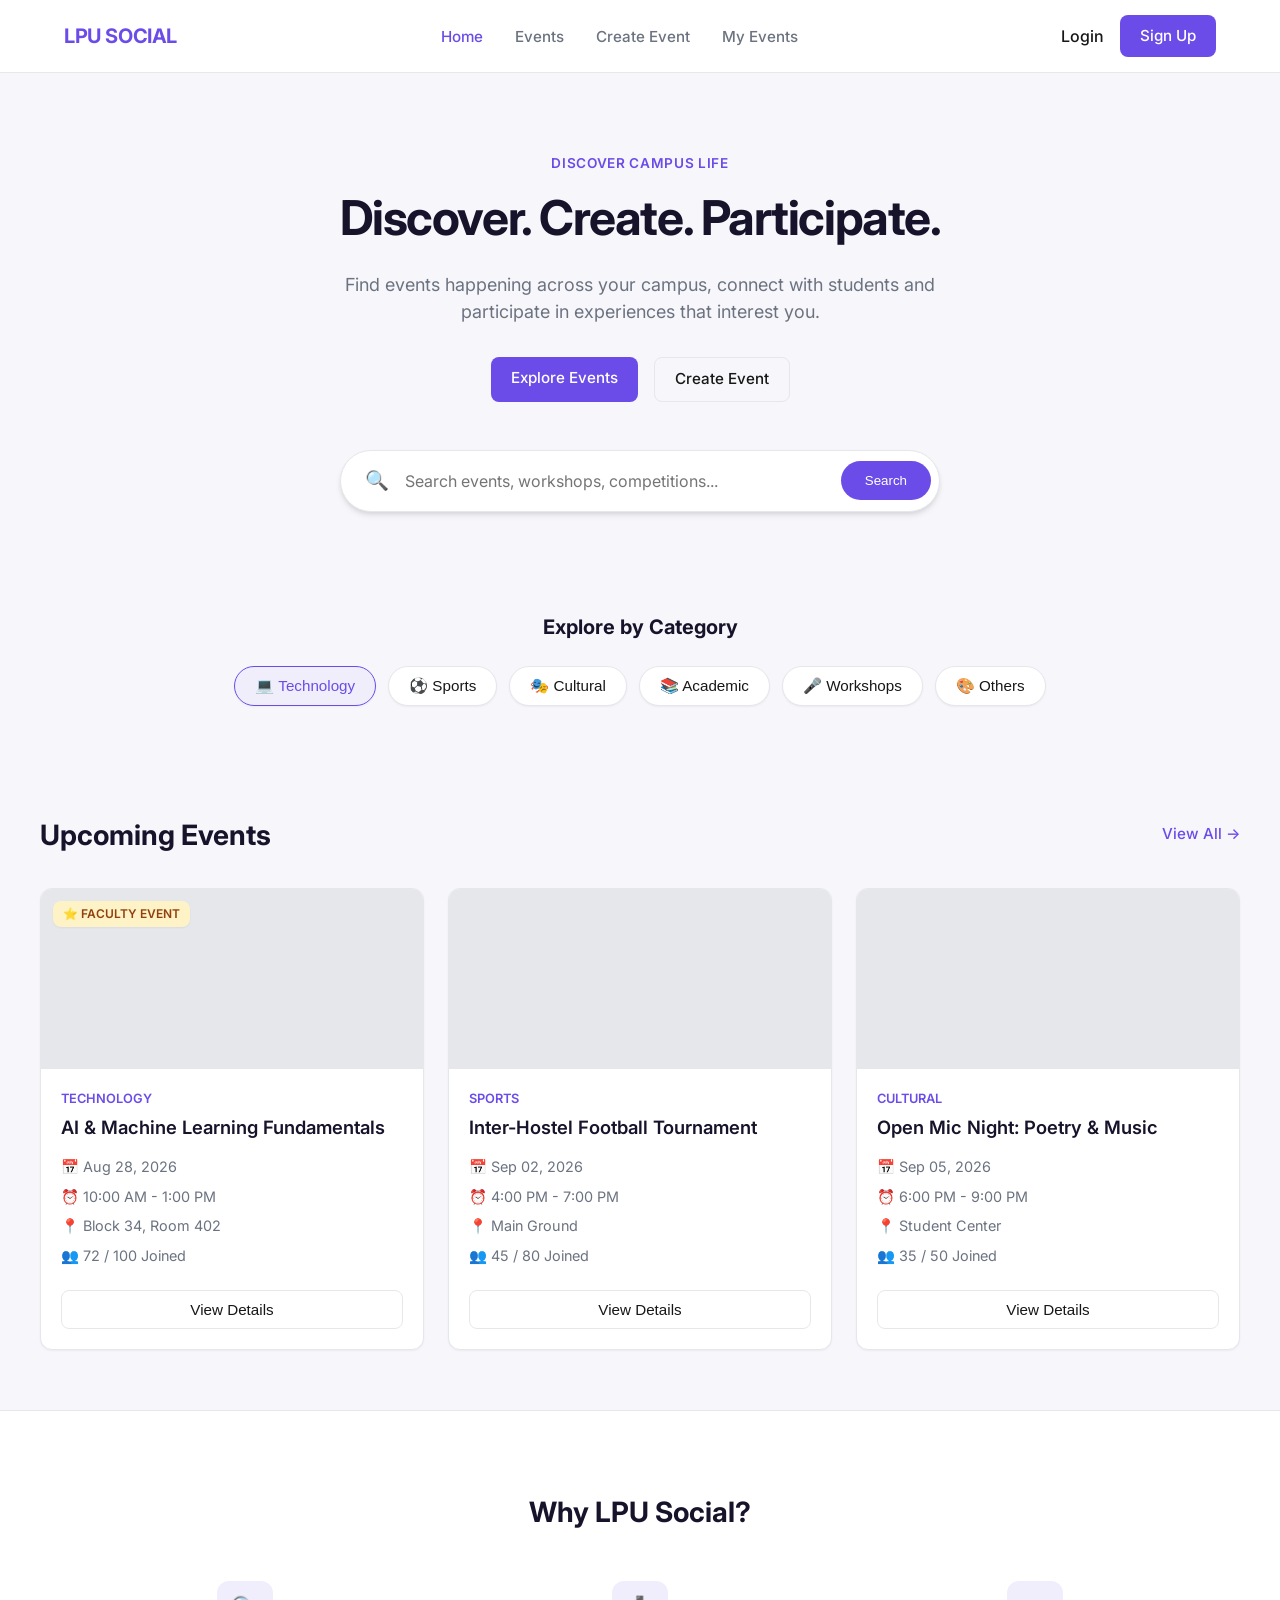
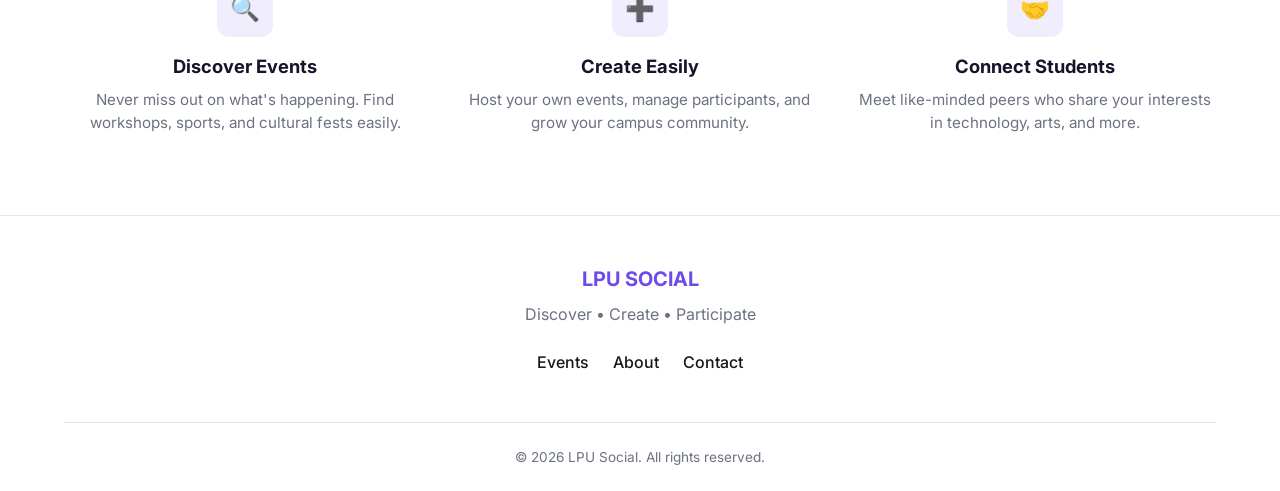
==== frontend/index.html @ d1ed74dd "Add events page" ====
<!DOCTYPE html>
<html lang="en">
<head>
    <meta charset="UTF-8">
    <meta name="viewport" content="width=device-width, initial-scale=1.0">
    <title>LPU Social | Discover Campus Life</title>
    <link href="https://fonts.googleapis.com/css2?family=Inter:wght@400;500;600;700&display=swap" rel="stylesheet">
    <link rel="stylesheet" href="style.css">
</head>
<body>

    <nav class="navbar">
        <div class="container nav-container">
            <a href="#" class="logo">LPU SOCIAL</a>
            
            <ul class="nav-links" id="navLinks">
                <li><a href="#" class="active">Home</a></li>
                <li><a href="events.html">Events</a></li>
                <li><a href="#">Create Event</a></li>
                <li><a href="#">My Events</a></li>
            </ul>

            <div class="nav-auth" id="navAuth">
                <a href="#" class="login-link">Login</a>
                <a href="#" class="btn btn-primary">Sign Up</a>
            </div>

            <button class="menu-toggle" id="mobileMenuBtn">☰</button>
        </div>
    </nav>

    <header class="hero">
        <h4>Discover Campus Life</h4>
        <h1>Discover. Create. Participate.</h1>
        <p>Find events happening across your campus, connect with students and participate in experiences that interest you.</p>
        
        <div class="hero-btns">
            <a href="events.html" class="btn btn-primary">Explore Events</a>
            <a href="#" class="btn btn-outline">Create Event</a>
        </div>

        <div class="search-container">
            <span class="search-icon">🔍</span>
            <input type="text" id="searchInput" class="search-input" placeholder="Search events, workshops, competitions...">
            <button class="search-btn" id="searchBtn">Search</button>
        </div>
    </header>

    <section class="categories-section">
        <div class="container">
            <h3>Explore by Category</h3>
            <div class="category-list" id="categoryList">
                <button class="category-pill active">💻 Technology</button>
                <button class="category-pill">⚽ Sports</button>
                <button class="category-pill">🎭 Cultural</button>
                <button class="category-pill">📚 Academic</button>
                <button class="category-pill">🎤 Workshops</button>
                <button class="category-pill">🎨 Others</button>
            </div>
        </div>
    </section>

    <section id="events" class="events-section container">
        <div class="section-header">
            <h2>Upcoming Events</h2>
            <a href="events.html" class="view-all">View All →</a>
        </div>

        <div class="events-grid">
            
            <div class="event-card">
                <div class="card-image" style="background-image: url('https://images.unsplash.com/photo-1485827404703-89b55fcc595e?ixlib=rb-1.2.1&auto=format&fit=crop&w=800&q=80');">
                    <span class="faculty-tag">⭐ FACULTY EVENT</span>
                </div>
                <div class="card-body">
                    <span class="card-category">Technology</span>
                    <h3 class="card-title">AI & Machine Learning Fundamentals</h3>
                    <div class="card-meta">
                        <div class="meta-item">📅 Aug 28, 2026</div>
                        <div class="meta-item">⏰ 10:00 AM - 1:00 PM</div>
                        <div class="meta-item">📍 Block 34, Room 402</div>
                        <div class="meta-item">👥 72 / 100 Joined</div>
                    </div>
                    <div class="card-footer">
                        <button class="btn btn-outline">View Details</button>
                    </div>
                </div>
            </div>

            <div class="event-card">
                <div class="card-image" style="background-image: url('https://images.unsplash.com/photo-1543351611-58f69d7c1781?ixlib=rb-1.2.1&auto=format&fit=crop&w=800&q=80');"></div>
                <div class="card-body">
                    <span class="card-category">Sports</span>
                    <h3 class="card-title">Inter-Hostel Football Tournament</h3>
                    <div class="card-meta">
                        <div class="meta-item">📅 Sep 02, 2026</div>
                        <div class="meta-item">⏰ 4:00 PM - 7:00 PM</div>
                        <div class="meta-item">📍 Main Ground</div>
                        <div class="meta-item">👥 45 / 80 Joined</div>
                    </div>
                    <div class="card-footer">
                        <button class="btn btn-outline">View Details</button>
                    </div>
                </div>
            </div>

            <div class="event-card">
                <div class="card-image" style="background-image: url('https://images.unsplash.com/photo-1511556532299-8f662fc26c06?ixlib=rb-1.2.1&auto=format&fit=crop&w=800&q=80');"></div>
                <div class="card-body">
                    <span class="card-category">Cultural</span>
                    <h3 class="card-title">Open Mic Night: Poetry & Music</h3>
                    <div class="card-meta">
                        <div class="meta-item">📅 Sep 05, 2026</div>
                        <div class="meta-item">⏰ 6:00 PM - 9:00 PM</div>
                        <div class="meta-item">📍 Student Center</div>
                        <div class="meta-item">👥 35 / 50 Joined</div>
                    </div>
                    <div class="card-footer">
                        <button class="btn btn-outline">View Details</button>
                    </div>
                </div>
            </div>

        </div>
    </section>

    <section class="features-section">
        <div class="container">
            <h2>Why LPU Social?</h2>
            <div class="features-grid">
                <div class="feature">
                    <div class="feature-icon">🔍</div>
                    <h4>Discover Events</h4>
                    <p>Never miss out on what's happening. Find workshops, sports, and cultural fests easily.</p>
                </div>
                <div class="feature">
                    <div class="feature-icon">➕</div>
                    <h4>Create Easily</h4>
                    <p>Host your own events, manage participants, and grow your campus community.</p>
                </div>
                <div class="feature">
                    <div class="feature-icon">🤝</div>
                    <h4>Connect Students</h4>
                    <p>Meet like-minded peers who share your interests in technology, arts, and more.</p>
                </div>
            </div>
        </div>
    </section>

    <footer class="footer">
        <div class="container">
            <div class="footer-logo">LPU SOCIAL</div>
            <p class="footer-tagline">Discover • Create • Participate</p>
            
            <div class="footer-links">
                <a href="events.html">Events</a>
                <a href="#">About</a>
                <a href="#">Contact</a>
            </div>
            
            <div class="copyright">
                © 2026 LPU Social. All rights reserved.
            </div>
        </div>
    </footer>

    <!-- This links your JavaScript file -->
    <script src="script.js"></script>
</body>
</html>
---- frontend/style.css ----
/* --- DESIGN SYSTEM VARIABLES --- */
:root {
    --primary: #6C4CE8;
    --primary-hover: #5839C6;
    --dark: #17132B;
    --bg: #F7F7FB;
    --card: #FFFFFF;
    --text: #171717;
    --muted: #6B7280;
    --border: #E5E7EB;
    --font-main: 'Inter', sans-serif;
    --shadow-sm: 0 1px 2px 0 rgba(0, 0, 0, 0.05);
    --shadow-md: 0 4px 6px -1px rgba(0, 0, 0, 0.1), 0 2px 4px -1px rgba(0, 0, 0, 0.06);
    --shadow-hover: 0 10px 15px -3px rgba(0, 0, 0, 0.1), 0 4px 6px -2px rgba(0, 0, 0, 0.05);
    --radius-md: 8px;
    --radius-lg: 12px;
    --radius-full: 9999px;
}

/* --- GLOBAL RESET --- */
* {
    margin: 0;
    padding: 0;
    box-sizing: border-box;
}
body {
    font-family: var(--font-main);
    background-color: var(--bg);
    color: var(--text);
    line-height: 1.5;
    -webkit-font-smoothing: antialiased;
}
a {
    text-decoration: none;
    color: inherit;
}
ul {
    list-style: none;
}
.container {
    width: 100%;
    max-width: 1200px;
    margin: 0 auto;
    padding: 0 24px;
}

/* --- BUTTONS --- */
.btn {
    display: inline-block;
    padding: 10px 20px;
    border-radius: var(--radius-md);
    font-weight: 500;
    font-size: 0.95rem;
    cursor: pointer;
    transition: all 0.2s ease;
    text-align: center;
    border: none;
}
.btn-primary {
    background-color: var(--primary);
    color: #fff;
}
.btn-primary:hover {
    background-color: var(--primary-hover);
}
.btn-outline {
    background-color: transparent;
    color: var(--text);
    border: 1px solid var(--border);
}
.btn-outline:hover {
    background-color: var(--bg);
    border-color: var(--muted);
}

/* --- NAVBAR --- */
.navbar {
    position: sticky;
    top: 0;
    background-color: rgba(255, 255, 255, 0.9);
    backdrop-filter: blur(8px);
    border-bottom: 1px solid var(--border);
    z-index: 1000;
}
.nav-container {
    display: flex;
    align-items: center;
    justify-content: space-between;
    height: 72px;
}
.logo {
    font-size: 1.25rem;
    font-weight: 700;
    color: var(--primary);
    letter-spacing: -0.02em;
}
.nav-links {
    display: flex;
    gap: 32px;
}
.nav-links a {
    color: var(--muted);
    font-weight: 500;
    font-size: 0.95rem;
    transition: color 0.2s ease;
}
.nav-links a:hover, .nav-links a.active {
    color: var(--primary);
}
.nav-auth {
    display: flex;
    gap: 16px;
    align-items: center;
}
.login-link {
    color: var(--text);
    font-weight: 500;
}
.menu-toggle {
    display: none;
    font-size: 1.5rem;
    background: none;
    border: none;
    color: var(--text);
    cursor: pointer;
}

/* Mobile Menu Active State */
.nav-links.active-mobile, .nav-auth.active-mobile {
    display: flex;
    flex-direction: column;
    position: absolute;
    left: 0;
    right: 0;
    background: white;
    padding: 16px 24px;
    border-bottom: 1px solid var(--border);
    box-shadow: var(--shadow-md);
}
.nav-links.active-mobile {
    top: 72px;
}
.nav-auth.active-mobile {
    top: 230px; 
}

/* --- HERO SECTION --- */
.hero {
    text-align: center;
    padding: 80px 24px 60px;
    max-width: 800px;
    margin: 0 auto;
}
.hero h4 {
    color: var(--primary);
    font-weight: 600;
    text-transform: uppercase;
    letter-spacing: 0.05em;
    font-size: 0.85rem;
    margin-bottom: 16px;
}
.hero h1 {
    font-size: 3rem;
    font-weight: 700;
    color: var(--dark);
    line-height: 1.2;
    margin-bottom: 24px;
    letter-spacing: -0.03em;
}
.hero p {
    font-size: 1.125rem;
    color: var(--muted);
    margin-bottom: 32px;
    max-width: 600px;
    margin-left: auto;
    margin-right: auto;
}
.hero-btns {
    display: flex;
    gap: 16px;
    justify-content: center;
    margin-bottom: 48px;
}
.search-container {
    position: relative;
    max-width: 600px;
    margin: 0 auto;
    box-shadow: var(--shadow-md);
    border-radius: var(--radius-full);
    background: var(--card);
    display: flex;
    align-items: center;
    padding: 8px;
    border: 1px solid var(--border);
}
.search-icon {
    padding-left: 16px;
    color: var(--muted);
    font-size: 1.2rem;
}
.search-input {
    flex: 1;
    border: none;
    padding: 12px 16px;
    font-size: 1rem;
    font-family: inherit;
    background: transparent;
    outline: none;
}
.search-btn {
    background-color: var(--primary);
    color: white;
    border: none;
    padding: 12px 24px;
    border-radius: var(--radius-full);
    cursor: pointer;
    font-weight: 500;
    transition: 0.2s;
}
.search-btn:hover {
    background-color: var(--primary-hover);
}

/* --- CATEGORIES --- */
.categories-section {
    padding: 40px 0;
    text-align: center;
}
.categories-section h3 {
    font-size: 1.25rem;
    margin-bottom: 24px;
    color: var(--dark);
}
.category-list {
    display: flex;
    justify-content: center;
    gap: 12px;
    overflow-x: auto;
    padding-bottom: 8px;
    -ms-overflow-style: none;
    scrollbar-width: none;
}
.category-list::-webkit-scrollbar {
    display: none;
}
.category-pill {
    background-color: var(--card);
    border: 1px solid var(--border);
    padding: 10px 20px;
    border-radius: var(--radius-full);
    font-size: 0.95rem;
    font-weight: 500;
    color: var(--text);
    cursor: pointer;
    white-space: nowrap;
    transition: all 0.2s;
    box-shadow: var(--shadow-sm);
}
.category-pill:hover, .category-pill.active {
    border-color: var(--primary);
    color: var(--primary);
    background-color: rgba(108, 76, 232, 0.05);
}

/* --- UPCOMING EVENTS --- */
.events-section {
    padding: 60px 0;
}
.section-header {
    display: flex;
    justify-content: space-between;
    align-items: center;
    margin-bottom: 32px;
}
.section-header h2 {
    font-size: 1.75rem;
    color: var(--dark);
}
.view-all {
    color: var(--primary);
    font-weight: 500;
    font-size: 0.95rem;
}
.view-all:hover {
    text-decoration: underline;
}

.events-grid {
    display: grid;
    grid-template-columns: repeat(3, 1fr);
    gap: 24px;
}

/* Event Card */
.event-card {
    background: var(--card);
    border: 1px solid var(--border);
    border-radius: var(--radius-lg);
    overflow: hidden;
    transition: transform 0.2s ease, box-shadow 0.2s ease;
    display: flex;
    flex-direction: column;
    box-shadow: var(--shadow-sm);
}
.event-card:hover {
    transform: translateY(-4px);
    box-shadow: var(--shadow-hover);
}
.card-image {
    height: 180px;
    background-color: var(--border);
    position: relative;
    background-size: cover;
    background-position: center;
}
.faculty-tag {
    position: absolute;
    top: 12px;
    left: 12px;
    background-color: #FEF3C7;
    color: #92400E;
    padding: 4px 10px;
    border-radius: var(--radius-md);
    font-size: 0.75rem;
    font-weight: 600;
    display: flex;
    align-items: center;
    gap: 4px;
    box-shadow: var(--shadow-sm);
}
.card-body {
    padding: 20px;
    display: flex;
    flex-direction: column;
    flex-grow: 1;
}
.card-category {
    font-size: 0.8rem;
    color: var(--primary);
    font-weight: 600;
    text-transform: uppercase;
    margin-bottom: 8px;
}
.card-title {
    font-size: 1.15rem;
    font-weight: 600;
    color: var(--dark);
    margin-bottom: 16px;
    line-height: 1.3;
}
.card-meta {
    display: flex;
    flex-direction: column;
    gap: 8px;
    margin-bottom: 24px;
    font-size: 0.9rem;
    color: var(--muted);
}
.meta-item {
    display: flex;
    align-items: center;
    gap: 8px;
}
.card-footer {
    margin-top: auto;
}
.card-footer .btn {
    width: 100%;
}

/* --- WHY LPU SOCIAL --- */
.features-section {
    padding: 80px 0;
    background-color: #fff;
    border-top: 1px solid var(--border);
}
.features-section h2 {
    text-align: center;
    font-size: 1.75rem;
    margin-bottom: 48px;
    color: var(--dark);
}
.features-grid {
    display: grid;
    grid-template-columns: repeat(3, 1fr);
    gap: 32px;
    text-align: center;
}
.feature h4 {
    font-size: 1.15rem;
    color: var(--dark);
    margin: 16px 0 8px;
}
.feature p {
    color: var(--muted);
    font-size: 0.95rem;
}
.feature-icon {
    width: 56px;
    height: 56px;
    background-color: rgba(108, 76, 232, 0.1);
    color: var(--primary);
    border-radius: var(--radius-lg);
    display: flex;
    align-items: center;
    justify-content: center;
    font-size: 1.5rem;
    margin: 0 auto;
}

/* --- FOOTER --- */
.footer {
    background-color: var(--card);
    border-top: 1px solid var(--border);
    padding: 48px 0 24px;
    text-align: center;
}
.footer-logo {
    font-size: 1.25rem;
    font-weight: 700;
    color: var(--primary);
    margin-bottom: 8px;
}
.footer-tagline {
    color: var(--muted);
    margin-bottom: 24px;
}
.footer-links {
    display: flex;
    justify-content: center;
    gap: 24px;
    margin-bottom: 48px;
}
.footer-links a {
    color: var(--text);
    font-weight: 500;
}
.footer-links a:hover {
    color: var(--primary);
}
.copyright {
    color: var(--muted);
    font-size: 0.85rem;
    border-top: 1px solid var(--border);
    padding-top: 24px;
}

/* --- RESPONSIVE DESIGN --- */
@media (max-width: 992px) {
    .events-grid {
        grid-template-columns: repeat(2, 1fr);
    }
    .hero h1 {
        font-size: 2.5rem;
    }
}

@media (max-width: 768px) {
    .nav-links, .nav-auth {
        display: none; 
    }
    .menu-toggle {
        display: block;
    }
    .events-grid {
        grid-template-columns: 1fr;
    }
    .features-grid {
        grid-template-columns: 1fr;
        gap: 40px;
    }
    .hero {
        padding: 60px 16px 40px;
    }
    .hero h1 {
        font-size: 2rem;
    }
    .hero-btns {
        flex-direction: column;
    }
    .category-list {
        justify-content: flex-start;
        padding-left: 24px;
        padding-right: 24px;
    }
    .search-container {
        flex-direction: column;
        border-radius: var(--radius-md);
        padding: 4px;
    }
    .search-btn {
        width: 100%;
        border-radius: var(--radius-md);
    }
    .search-input {
        width: 100%;
    }
}

/* =========================================================
   EVENTS PAGE
   ========================================================= */

/* --- EVENTS PAGE HEADER --- */

.events-page-header {
    text-align: center;
    padding: 70px 24px 50px;
    background-color: var(--bg);
}

.page-label {
    color: var(--primary);
    font-size: 0.85rem;
    font-weight: 600;
    letter-spacing: 0.05em;
    text-transform: uppercase;
    margin-bottom: 12px;
}

.events-page-header h1 {
    font-size: 2.75rem;
    font-weight: 700;
    color: var(--dark);
    line-height: 1.2;
    margin-bottom: 16px;
    letter-spacing: -0.03em;
}

.events-page-header p:last-child {
    max-width: 650px;
    margin: 0 auto;
    color: var(--muted);
    font-size: 1.05rem;
}


/* --- SEARCH & FILTER SECTION --- */

.events-filter-section {
    padding: 10px 0 40px;
}

.events-search {
    max-width: 700px;
    margin: 0 auto 28px;

    display: flex;
    align-items: center;

    background-color: var(--card);
    border: 1px solid var(--border);
    border-radius: var(--radius-full);

    padding: 8px;

    box-shadow: var(--shadow-md);
}

.events-search .search-icon {
    padding-left: 16px;
    color: var(--muted);
    font-size: 1.2rem;
}

.events-search input {
    flex: 1;

    border: none;
    outline: none;

    padding: 12px 16px;

    font-size: 1rem;
    font-family: inherit;

    background: transparent;
    color: var(--text);
}

.events-search input::placeholder {
    color: var(--muted);
}

.events-search .search-btn {
    background-color: var(--primary);
    color: white;

    border: none;

    padding: 12px 24px;

    border-radius: var(--radius-full);

    cursor: pointer;

    font-family: inherit;
    font-weight: 500;

    transition: background-color 0.2s ease;
}

.events-search .search-btn:hover {
    background-color: var(--primary-hover);
}


/* --- EVENT CATEGORY FILTERS --- */

.event-filters {
    display: flex;
    justify-content: center;
    align-items: center;

    gap: 12px;

    overflow-x: auto;

    padding: 4px 24px 10px;

    -ms-overflow-style: none;
    scrollbar-width: none;
}

.event-filters::-webkit-scrollbar {
    display: none;
}

.event-filters .category-pill {
    flex-shrink: 0;
}


/* --- EVENTS PAGE CONTENT --- */

.events-page {
    padding: 40px 0 80px;
}

.events-page-heading {
    display: flex;
    justify-content: space-between;
    align-items: flex-end;

    margin-bottom: 32px;
}

.events-page-heading h2 {
    font-size: 1.75rem;
    color: var(--dark);
    margin-bottom: 6px;
}

.events-page-heading p {
    color: var(--muted);
    font-size: 0.95rem;
}

.event-count {
    color: var(--primary);

    background-color: rgba(108, 76, 232, 0.08);

    padding: 7px 14px;

    border-radius: var(--radius-full);

    font-size: 0.85rem;
    font-weight: 600;

    white-space: nowrap;
}


/* =========================================================
   EVENTS PAGE RESPONSIVE DESIGN
   ========================================================= */

@media (max-width: 768px) {

    .events-page-header {
        padding: 50px 16px 35px;
    }

    .events-page-header h1 {
        font-size: 2.2rem;
    }

    .events-page-header p:last-child {
        font-size: 0.95rem;
    }

    .events-filter-section {
        padding-bottom: 25px;
    }

    .events-search {
        margin-left: 16px;
        margin-right: 16px;

        flex-direction: column;

        border-radius: var(--radius-md);

        padding: 5px;
    }

    .events-search .search-icon {
        display: none;
    }

    .events-search input {
        width: 100%;
        padding: 12px;
    }

    .events-search .search-btn {
        width: 100%;
        border-radius: var(--radius-md);
    }

    .event-filters {
        justify-content: flex-start;
    }

    .events-page-heading {
        align-items: flex-start;
        flex-direction: column;
        gap: 12px;
    }

    .events-page-heading h2 {
        font-size: 1.5rem;
    }

}
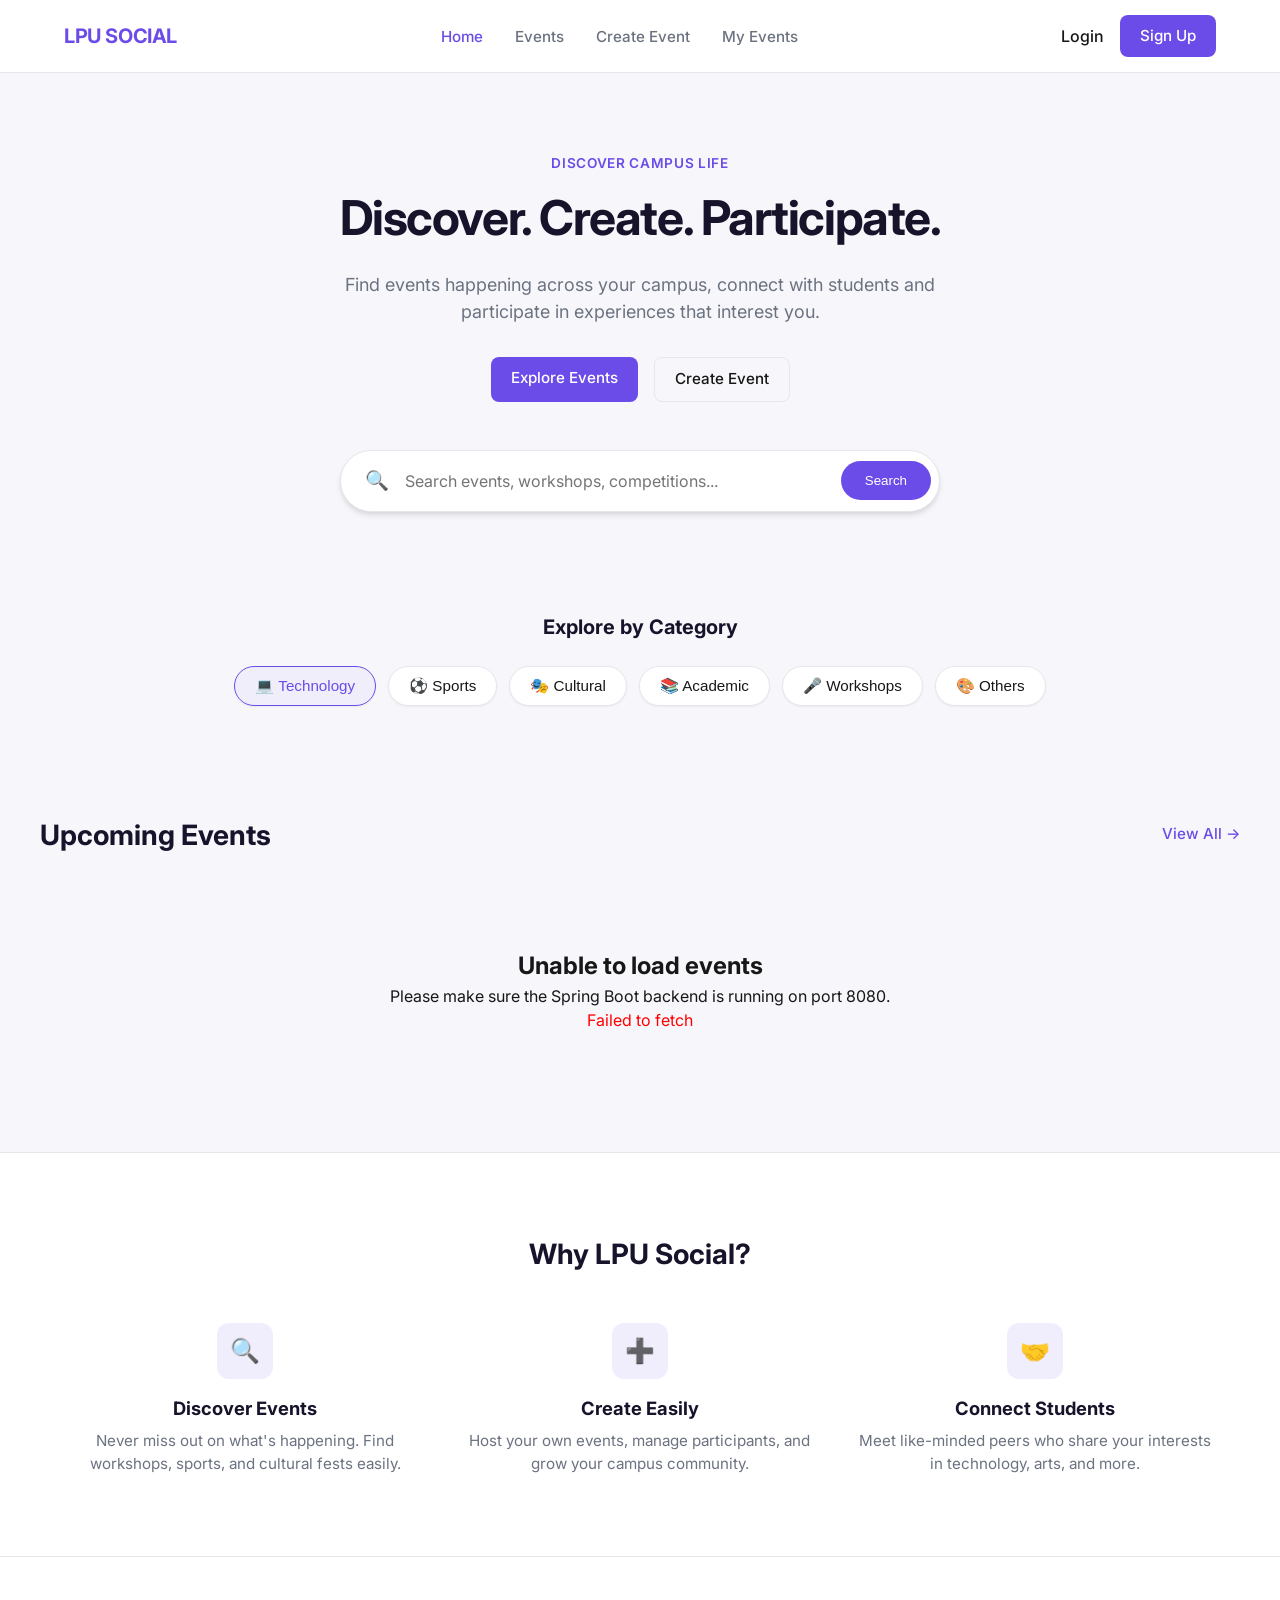
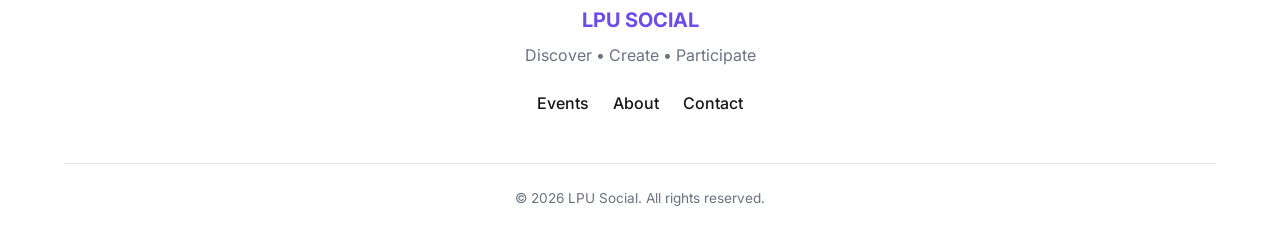
==== commit cc9fd417: "Create event backend built and connected with the front end , also fixed frontend pages as well" ====
--- a/frontend/index.html
+++ b/frontend/index.html
@@ -14,15 +14,15 @@
             <a href="#" class="logo">LPU SOCIAL</a>
             
             <ul class="nav-links" id="navLinks">
-                <li><a href="#" class="active">Home</a></li>
+                <li><a href="index.html" class="active">Home</a></li>
                 <li><a href="events.html">Events</a></li>
-                <li><a href="#">Create Event</a></li>
-                <li><a href="#">My Events</a></li>
+                <li><a href="create-event.html">Create Event</a></li>
+                <li><a href="my-events.html">My Events</a></li>
             </ul>
 
             <div class="nav-auth" id="navAuth">
-                <a href="#" class="login-link">Login</a>
-                <a href="#" class="btn btn-primary">Sign Up</a>
+                <a href="login.html" class="login-link">Login</a>
+                <a href="registration.html" class="btn btn-primary">Sign Up</a>
             </div>
 
             <button class="menu-toggle" id="mobileMenuBtn">☰</button>
@@ -36,7 +36,7 @@
         
         <div class="hero-btns">
             <a href="events.html" class="btn btn-primary">Explore Events</a>
-            <a href="#" class="btn btn-outline">Create Event</a>
+            <a href="create-event.html" class="btn btn-outline">Create Event</a>
         </div>
 
         <div class="search-container">
@@ -165,6 +165,7 @@
     </footer>
 
     <!-- This links your JavaScript file -->
+    <script src="auth.js"></script>
     <script src="script.js"></script>
 </body>
 </html>
--- a/frontend/style.css
+++ b/frontend/style.css
@@ -735,3 +735,205 @@
 
 }
 
+
+
+/* =========================================================
+   EVENT DETAILS PAGE
+   ========================================================= */
+
+.event-details-page {
+    padding: 50px 0 80px;
+}
+
+.back-link {
+    display: inline-block;
+    color: var(--primary);
+    font-weight: 500;
+    margin-bottom: 24px;
+}
+
+.back-link:hover {
+    text-decoration: underline;
+}
+
+.event-details-card {
+    background-color: var(--card);
+    border: 1px solid var(--border);
+    border-radius: var(--radius-lg);
+    overflow: hidden;
+    box-shadow: var(--shadow-md);
+}
+
+.event-details-image {
+    height: 380px;
+    background-size: cover;
+    background-position: center;
+    position: relative;
+}
+
+.event-details-content {
+    padding: 40px;
+}
+
+.event-details-content h1 {
+    font-size: 2.5rem;
+    color: var(--dark);
+    line-height: 1.2;
+    margin: 10px 0 32px;
+}
+
+.event-details-meta {
+    display: grid;
+    grid-template-columns: repeat(4, 1fr);
+    gap: 20px;
+    padding: 24px 0;
+    border-top: 1px solid var(--border);
+    border-bottom: 1px solid var(--border);
+}
+
+.detail-item {
+    display: flex;
+    align-items: flex-start;
+    gap: 12px;
+}
+
+.detail-icon {
+    font-size: 1.3rem;
+}
+
+.detail-item strong {
+    display: block;
+    color: var(--dark);
+    font-size: 0.9rem;
+    margin-bottom: 4px;
+}
+
+.detail-item p {
+    color: var(--muted);
+    font-size: 0.9rem;
+}
+
+.event-description,
+.event-organizer {
+    padding-top: 35px;
+}
+
+.event-description h2,
+.event-organizer h2 {
+    color: var(--dark);
+    font-size: 1.4rem;
+    margin-bottom: 16px;
+}
+
+.event-description p {
+    color: var(--muted);
+    margin-bottom: 12px;
+    max-width: 800px;
+}
+
+.organizer-info {
+    display: flex;
+    align-items: center;
+    gap: 14px;
+}
+
+.organizer-avatar {
+    width: 48px;
+    height: 48px;
+    border-radius: 50%;
+    background-color: rgba(108, 76, 232, 0.1);
+    color: var(--primary);
+    display: flex;
+    align-items: center;
+    justify-content: center;
+    font-weight: 700;
+}
+
+.organizer-info h3 {
+    color: var(--dark);
+    font-size: 1rem;
+    margin-bottom: 2px;
+}
+
+.organizer-info p {
+    color: var(--muted);
+    font-size: 0.9rem;
+}
+
+.event-join-section {
+    margin-top: 40px;
+    padding-top: 24px;
+    border-top: 1px solid var(--border);
+
+    display: flex;
+    justify-content: space-between;
+    align-items: center;
+}
+
+.event-join-section strong {
+    color: var(--dark);
+}
+
+.event-join-section p {
+    color: var(--muted);
+    font-size: 0.9rem;
+    margin-top: 4px;
+}
+
+
+/* --- EVENT DETAILS RESPONSIVE --- */
+
+@media (max-width: 768px) {
+
+    .event-details-page {
+        padding: 30px 0 60px;
+    }
+
+    .event-details-image {
+        height: 250px;
+    }
+
+    .event-details-content {
+        padding: 24px;
+    }
+
+    .event-details-content h1 {
+        font-size: 2rem;
+    }
+
+    .event-details-meta {
+        grid-template-columns: 1fr 1fr;
+    }
+
+    .event-join-section {
+        flex-direction: column;
+        align-items: stretch;
+        gap: 20px;
+    }
+
+    .event-join-section .btn {
+        width: 100%;
+    }
+
+}
+
+@media (max-width: 480px) {
+
+    .event-details-meta {
+        grid-template-columns: 1fr;
+    }
+
+}
+
+
+/* Joined Event Button */
+.join-event-btn.joined {
+    background-color: #22c55e;
+    border-color: #22c55e;
+    color: white;
+}
+
+.join-event-btn.joined:hover {
+    background-color: #16a34a;
+    border-color: #16a34a;
+}
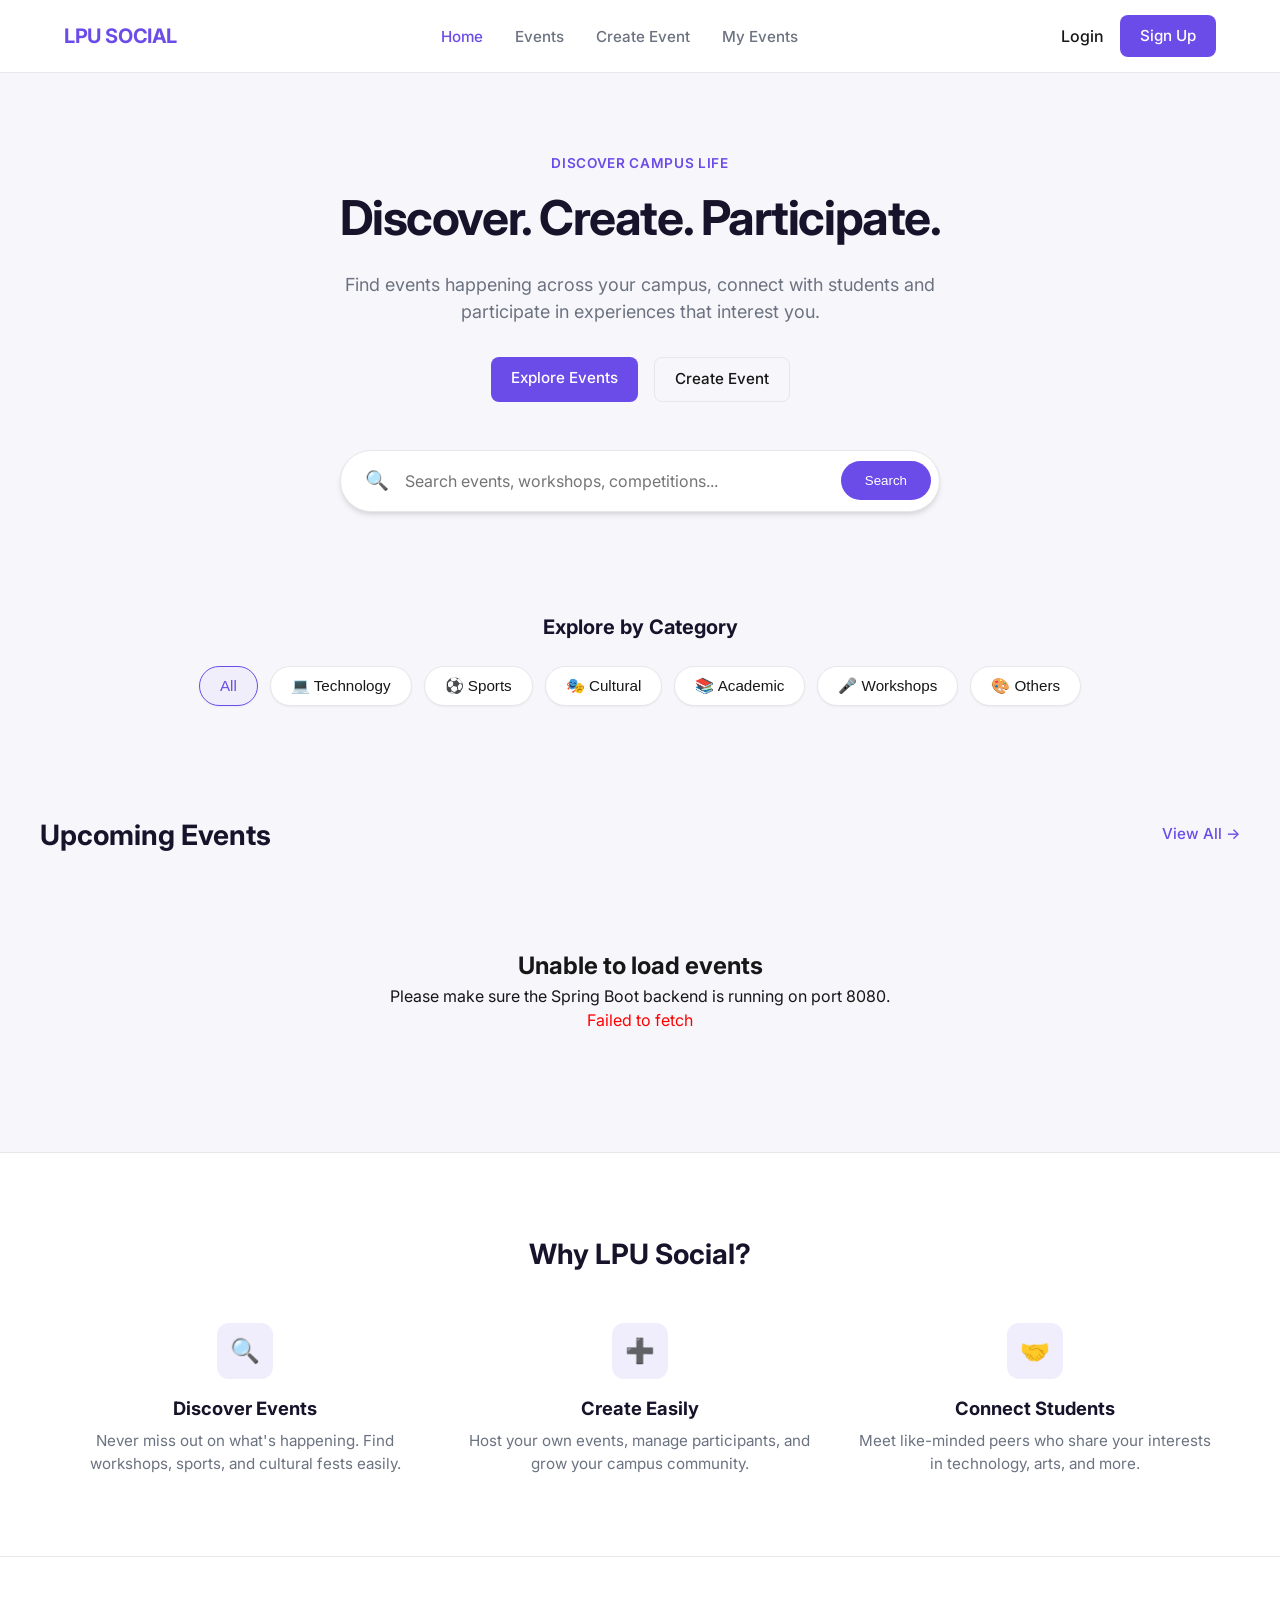
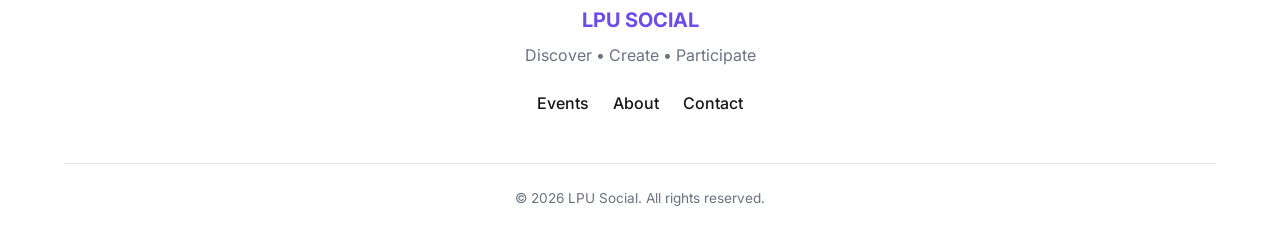
==== commit 099f7b59: "make search and filter category work on home page" ====
--- a/frontend/index.html
+++ b/frontend/index.html
@@ -1,171 +1,481 @@
 <!DOCTYPE html>
 <html lang="en">
+
 <head>
+
     <meta charset="UTF-8">
+
     <meta name="viewport" content="width=device-width, initial-scale=1.0">
+
     <title>LPU Social | Discover Campus Life</title>
-    <link href="https://fonts.googleapis.com/css2?family=Inter:wght@400;500;600;700&display=swap" rel="stylesheet">
+
+    <link
+        href="https://fonts.googleapis.com/css2?family=Inter:wght@400;500;600;700&display=swap"
+        rel="stylesheet"
+    >
+
     <link rel="stylesheet" href="style.css">
+
 </head>
+
+
 <body>
 
+
+    <!-- =====================================================
+         NAVBAR
+    ====================================================== -->
+
     <nav class="navbar">
+
         <div class="container nav-container">
-            <a href="#" class="logo">LPU SOCIAL</a>
-            
+
+            <a href="index.html" class="logo">
+                LPU SOCIAL
+            </a>
+
+
             <ul class="nav-links" id="navLinks">
-                <li><a href="index.html" class="active">Home</a></li>
-                <li><a href="events.html">Events</a></li>
-                <li><a href="create-event.html">Create Event</a></li>
-                <li><a href="my-events.html">My Events</a></li>
+
+                <li>
+                    <a href="index.html" class="active">
+                        Home
+                    </a>
+                </li>
+
+                <li>
+                    <a href="events.html">
+                        Events
+                    </a>
+                </li>
+
+                <li>
+                    <a href="create-event.html">
+                        Create Event
+                    </a>
+                </li>
+
+                <li>
+                    <a href="my-events.html">
+                        My Events
+                    </a>
+                </li>
+
             </ul>
 
+
+            <!-- Authentication area -->
             <div class="nav-auth" id="navAuth">
-                <a href="login.html" class="login-link">Login</a>
-                <a href="registration.html" class="btn btn-primary">Sign Up</a>
-            </div>
-
-            <button class="menu-toggle" id="mobileMenuBtn">☰</button>
-        </div>
+
+                <a
+                    href="login.html"
+                    class="login-link"
+                >
+                    Login
+                </a>
+
+                <a
+                    href="registration.html"
+                    class="btn btn-primary"
+                >
+                    Sign Up
+                </a>
+
+            </div>
+
+
+            <!-- Mobile menu -->
+            <button
+                class="menu-toggle"
+                id="mobileMenuBtn"
+            >
+                ☰
+            </button>
+
+        </div>
+
     </nav>
 
+
+
+    <!-- =====================================================
+         HERO SECTION
+    ====================================================== -->
+
     <header class="hero">
-        <h4>Discover Campus Life</h4>
-        <h1>Discover. Create. Participate.</h1>
-        <p>Find events happening across your campus, connect with students and participate in experiences that interest you.</p>
-        
+
+        <h4>
+            Discover Campus Life
+        </h4>
+
+
+        <h1>
+            Discover. Create. Participate.
+        </h1>
+
+
+        <p>
+            Find events happening across your campus,
+            connect with students and participate in
+            experiences that interest you.
+        </p>
+
+
         <div class="hero-btns">
-            <a href="events.html" class="btn btn-primary">Explore Events</a>
-            <a href="create-event.html" class="btn btn-outline">Create Event</a>
-        </div>
+
+            <a
+                href="events.html"
+                class="btn btn-primary"
+            >
+                Explore Events
+            </a>
+
+
+            <a
+                href="create-event.html"
+                class="btn btn-outline"
+            >
+                Create Event
+            </a>
+
+        </div>
+
+
+
+        <!-- =================================================
+             HOME PAGE SEARCH
+        ================================================== -->
 
         <div class="search-container">
-            <span class="search-icon">🔍</span>
-            <input type="text" id="searchInput" class="search-input" placeholder="Search events, workshops, competitions...">
-            <button class="search-btn" id="searchBtn">Search</button>
-        </div>
+
+            <span class="search-icon">
+                🔍
+            </span>
+
+
+            <input
+                type="text"
+                id="searchInput"
+                class="search-input"
+                placeholder="Search events, workshops, competitions..."
+            >
+
+
+            <button
+                class="search-btn"
+                id="searchBtn"
+            >
+                Search
+            </button>
+
+        </div>
+
     </header>
 
+
+
+    <!-- =====================================================
+         CATEGORY SECTION
+    ====================================================== -->
+
     <section class="categories-section">
+
         <div class="container">
-            <h3>Explore by Category</h3>
-            <div class="category-list" id="categoryList">
-                <button class="category-pill active">💻 Technology</button>
-                <button class="category-pill">⚽ Sports</button>
-                <button class="category-pill">🎭 Cultural</button>
-                <button class="category-pill">📚 Academic</button>
-                <button class="category-pill">🎤 Workshops</button>
-                <button class="category-pill">🎨 Others</button>
-            </div>
-        </div>
+
+            <h3>
+                Explore by Category
+            </h3>
+
+
+            <div
+                class="category-list"
+                id="categoryList"
+            >
+
+
+                <!-- ALL -->
+
+                <button
+                    class="category-pill active"
+                    data-category="all"
+                >
+                    All
+                </button>
+
+
+                <!-- TECHNOLOGY -->
+
+                <button
+                    class="category-pill"
+                    data-category="technology"
+                >
+                    💻 Technology
+                </button>
+
+
+                <!-- SPORTS -->
+
+                <button
+                    class="category-pill"
+                    data-category="sports"
+                >
+                    ⚽ Sports
+                </button>
+
+
+                <!-- CULTURAL -->
+
+                <button
+                    class="category-pill"
+                    data-category="cultural"
+                >
+                    🎭 Cultural
+                </button>
+
+
+                <!-- ACADEMIC -->
+
+                <button
+                    class="category-pill"
+                    data-category="academic"
+                >
+                    📚 Academic
+                </button>
+
+
+                <!-- WORKSHOPS -->
+
+                <button
+                    class="category-pill"
+                    data-category="workshops"
+                >
+                    🎤 Workshops
+                </button>
+
+
+                <!-- OTHERS -->
+
+                <button
+                    class="category-pill"
+                    data-category="others"
+                >
+                    🎨 Others
+                </button>
+
+            </div>
+
+        </div>
+
     </section>
 
-    <section id="events" class="events-section container">
+
+
+    <!-- =====================================================
+         UPCOMING EVENTS
+    ====================================================== -->
+
+    <section
+        id="events"
+        class="events-section container"
+    >
+
+
         <div class="section-header">
-            <h2>Upcoming Events</h2>
-            <a href="events.html" class="view-all">View All →</a>
-        </div>
+
+            <h2>
+                Upcoming Events
+            </h2>
+
+
+            <a
+                href="events.html"
+                class="view-all"
+            >
+                View All →
+            </a>
+
+        </div>
+
+
+
+        <!--
+
+            IMPORTANT:
+
+            Event cards are NOT hardcoded here.
+
+            script.js will fetch events from:
+
+            http://localhost:8080/api/events
+
+            and automatically generate the cards.
+
+        -->
 
         <div class="events-grid">
-            
-            <div class="event-card">
-                <div class="card-image" style="background-image: url('https://images.unsplash.com/photo-1485827404703-89b55fcc595e?ixlib=rb-1.2.1&auto=format&fit=crop&w=800&q=80');">
-                    <span class="faculty-tag">⭐ FACULTY EVENT</span>
+
+            <!-- Events loaded from Spring Boot -->
+
+        </div>
+
+    </section>
+
+
+
+    <!-- =====================================================
+         FEATURES SECTION
+    ====================================================== -->
+
+    <section class="features-section">
+
+        <div class="container">
+
+            <h2>
+                Why LPU Social?
+            </h2>
+
+
+            <div class="features-grid">
+
+
+                <!-- FEATURE 1 -->
+
+                <div class="feature">
+
+                    <div class="feature-icon">
+                        🔍
+                    </div>
+
+
+                    <h4>
+                        Discover Events
+                    </h4>
+
+
+                    <p>
+                        Never miss out on what's happening.
+                        Find workshops, sports, and cultural
+                        fests easily.
+                    </p>
+
                 </div>
-                <div class="card-body">
-                    <span class="card-category">Technology</span>
-                    <h3 class="card-title">AI & Machine Learning Fundamentals</h3>
-                    <div class="card-meta">
-                        <div class="meta-item">📅 Aug 28, 2026</div>
-                        <div class="meta-item">⏰ 10:00 AM - 1:00 PM</div>
-                        <div class="meta-item">📍 Block 34, Room 402</div>
-                        <div class="meta-item">👥 72 / 100 Joined</div>
+
+
+
+                <!-- FEATURE 2 -->
+
+                <div class="feature">
+
+                    <div class="feature-icon">
+                        ➕
                     </div>
-                    <div class="card-footer">
-                        <button class="btn btn-outline">View Details</button>
+
+
+                    <h4>
+                        Create Easily
+                    </h4>
+
+
+                    <p>
+                        Host your own events, manage
+                        participants, and grow your campus
+                        community.
+                    </p>
+
+                </div>
+
+
+
+                <!-- FEATURE 3 -->
+
+                <div class="feature">
+
+                    <div class="feature-icon">
+                        🤝
                     </div>
+
+
+                    <h4>
+                        Connect Students
+                    </h4>
+
+
+                    <p>
+                        Meet like-minded peers who share
+                        your interests in technology, arts,
+                        and more.
+                    </p>
+
                 </div>
-            </div>
-
-            <div class="event-card">
-                <div class="card-image" style="background-image: url('https://images.unsplash.com/photo-1543351611-58f69d7c1781?ixlib=rb-1.2.1&auto=format&fit=crop&w=800&q=80');"></div>
-                <div class="card-body">
-                    <span class="card-category">Sports</span>
-                    <h3 class="card-title">Inter-Hostel Football Tournament</h3>
-                    <div class="card-meta">
-                        <div class="meta-item">📅 Sep 02, 2026</div>
-                        <div class="meta-item">⏰ 4:00 PM - 7:00 PM</div>
-                        <div class="meta-item">📍 Main Ground</div>
-                        <div class="meta-item">👥 45 / 80 Joined</div>
-                    </div>
-                    <div class="card-footer">
-                        <button class="btn btn-outline">View Details</button>
-                    </div>
-                </div>
-            </div>
-
-            <div class="event-card">
-                <div class="card-image" style="background-image: url('https://images.unsplash.com/photo-1511556532299-8f662fc26c06?ixlib=rb-1.2.1&auto=format&fit=crop&w=800&q=80');"></div>
-                <div class="card-body">
-                    <span class="card-category">Cultural</span>
-                    <h3 class="card-title">Open Mic Night: Poetry & Music</h3>
-                    <div class="card-meta">
-                        <div class="meta-item">📅 Sep 05, 2026</div>
-                        <div class="meta-item">⏰ 6:00 PM - 9:00 PM</div>
-                        <div class="meta-item">📍 Student Center</div>
-                        <div class="meta-item">👥 35 / 50 Joined</div>
-                    </div>
-                    <div class="card-footer">
-                        <button class="btn btn-outline">View Details</button>
-                    </div>
-                </div>
-            </div>
-
-        </div>
+
+            </div>
+
+        </div>
+
     </section>
 
-    <section class="features-section">
+
+
+    <!-- =====================================================
+         FOOTER
+    ====================================================== -->
+
+    <footer class="footer">
+
         <div class="container">
-            <h2>Why LPU Social?</h2>
-            <div class="features-grid">
-                <div class="feature">
-                    <div class="feature-icon">🔍</div>
-                    <h4>Discover Events</h4>
-                    <p>Never miss out on what's happening. Find workshops, sports, and cultural fests easily.</p>
-                </div>
-                <div class="feature">
-                    <div class="feature-icon">➕</div>
-                    <h4>Create Easily</h4>
-                    <p>Host your own events, manage participants, and grow your campus community.</p>
-                </div>
-                <div class="feature">
-                    <div class="feature-icon">🤝</div>
-                    <h4>Connect Students</h4>
-                    <p>Meet like-minded peers who share your interests in technology, arts, and more.</p>
-                </div>
-            </div>
-        </div>
-    </section>
-
-    <footer class="footer">
-        <div class="container">
-            <div class="footer-logo">LPU SOCIAL</div>
-            <p class="footer-tagline">Discover • Create • Participate</p>
-            
+
+
+            <div class="footer-logo">
+                LPU SOCIAL
+            </div>
+
+
+            <p class="footer-tagline">
+                Discover • Create • Participate
+            </p>
+
+
             <div class="footer-links">
-                <a href="events.html">Events</a>
-                <a href="#">About</a>
-                <a href="#">Contact</a>
-            </div>
-            
+
+                <a href="events.html">
+                    Events
+                </a>
+
+
+                <a href="#">
+                    About
+                </a>
+
+
+                <a href="#">
+                    Contact
+                </a>
+
+            </div>
+
+
             <div class="copyright">
-                © 2026 LPU Social. All rights reserved.
-            </div>
-        </div>
+
+                © 2026 LPU Social.
+                All rights reserved.
+
+            </div>
+
+        </div>
+
     </footer>
 
-    <!-- This links your JavaScript file -->
+
+
+    <!-- =====================================================
+         JAVASCRIPT
+    ====================================================== -->
+
     <script src="auth.js"></script>
+
     <script src="script.js"></script>
+
+
 </body>
+
 </html>
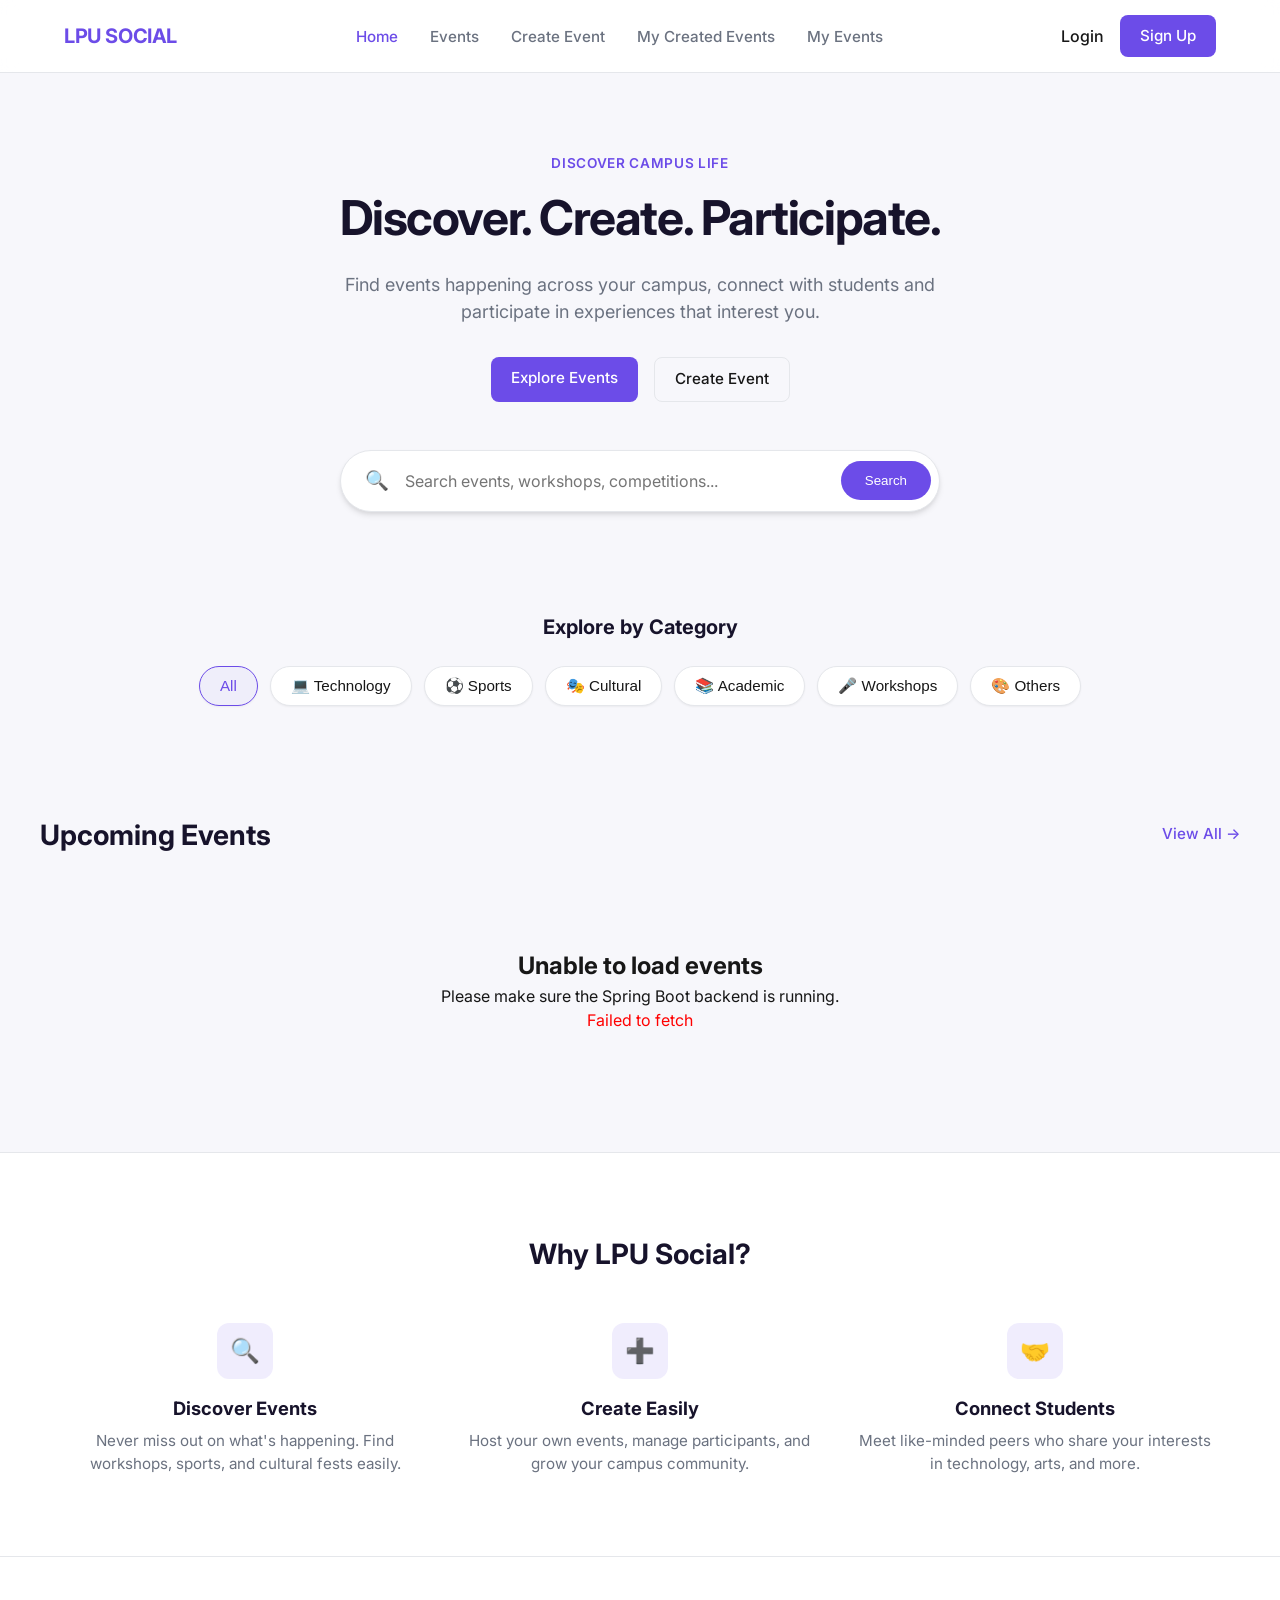
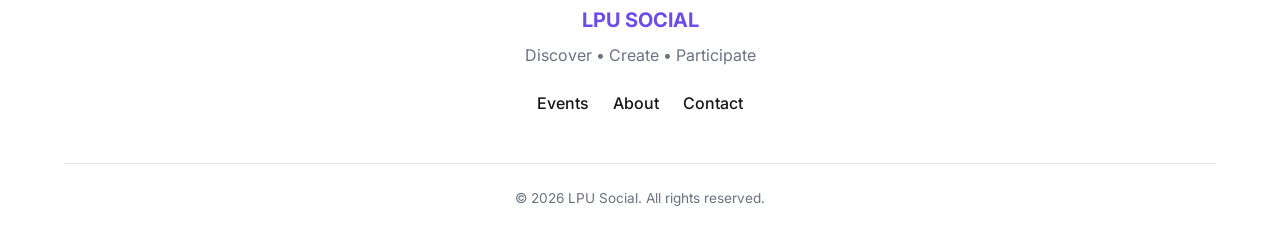
==== commit ff955a88: "Add edit and delete for organizer events" ====
--- a/frontend/index.html
+++ b/frontend/index.html
@@ -56,6 +56,12 @@
                 </li>
 
                 <li>
+                    <a href="organizer-events.html">
+                        My Created Events
+                    </a>
+                </li>   
+
+                <li>
                     <a href="my-events.html">
                         My Events
                     </a>
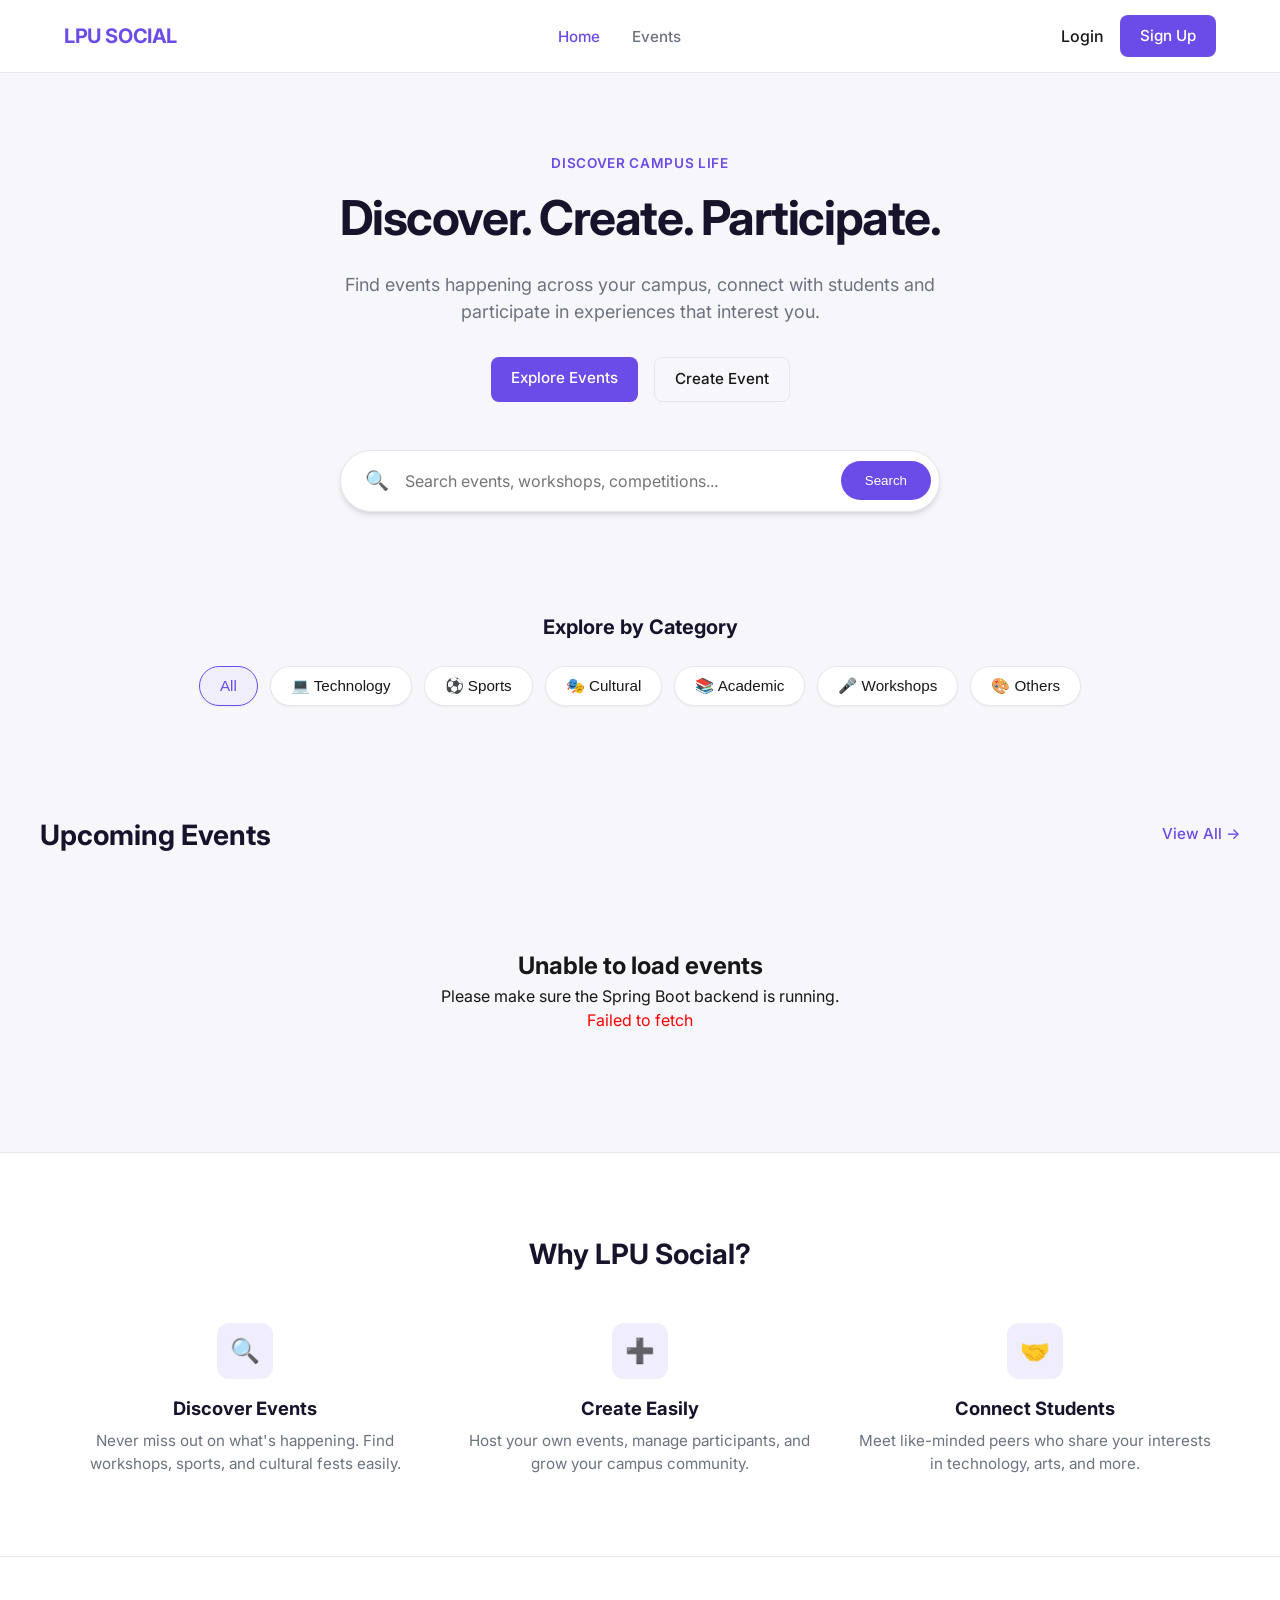
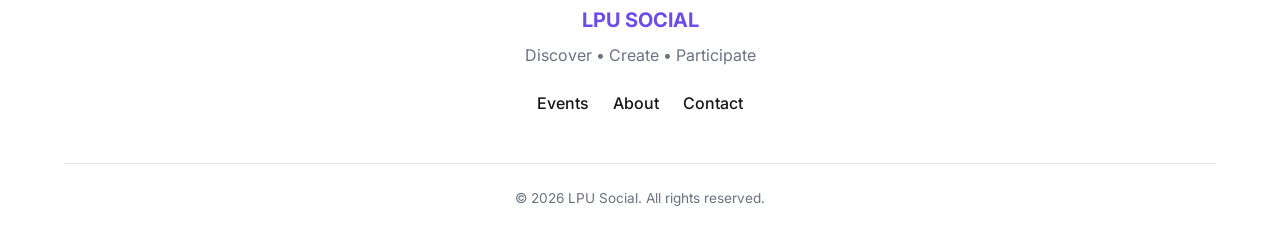
==== commit afc392e4: "Complete authentication and complaint APIs" ====
--- a/frontend/index.html
+++ b/frontend/index.html
@@ -477,8 +477,8 @@
          JAVASCRIPT
     ====================================================== -->
 
+    <script src="toast.js"></script>
     <script src="auth.js"></script>
-
     <script src="script.js"></script>
 
 
--- a/frontend/style.css
+++ b/frontend/style.css
@@ -335,11 +335,17 @@
     flex-grow: 1;
 }
 .card-category {
-    font-size: 0.8rem;
-    color: var(--primary);
-    font-weight: 600;
+    display: inline-block;
+    font-size: 0.75rem;
+    color: var(--primary);
+    background: rgba(108, 76, 232, 0.1);
+    font-weight: 700;
     text-transform: uppercase;
-    margin-bottom: 8px;
+    letter-spacing: 0.05em;
+    padding: 4px 10px;
+    border-radius: var(--radius-full);
+    margin-bottom: 12px;
+    width: fit-content;
 }
 .card-title {
     font-size: 1.15rem;
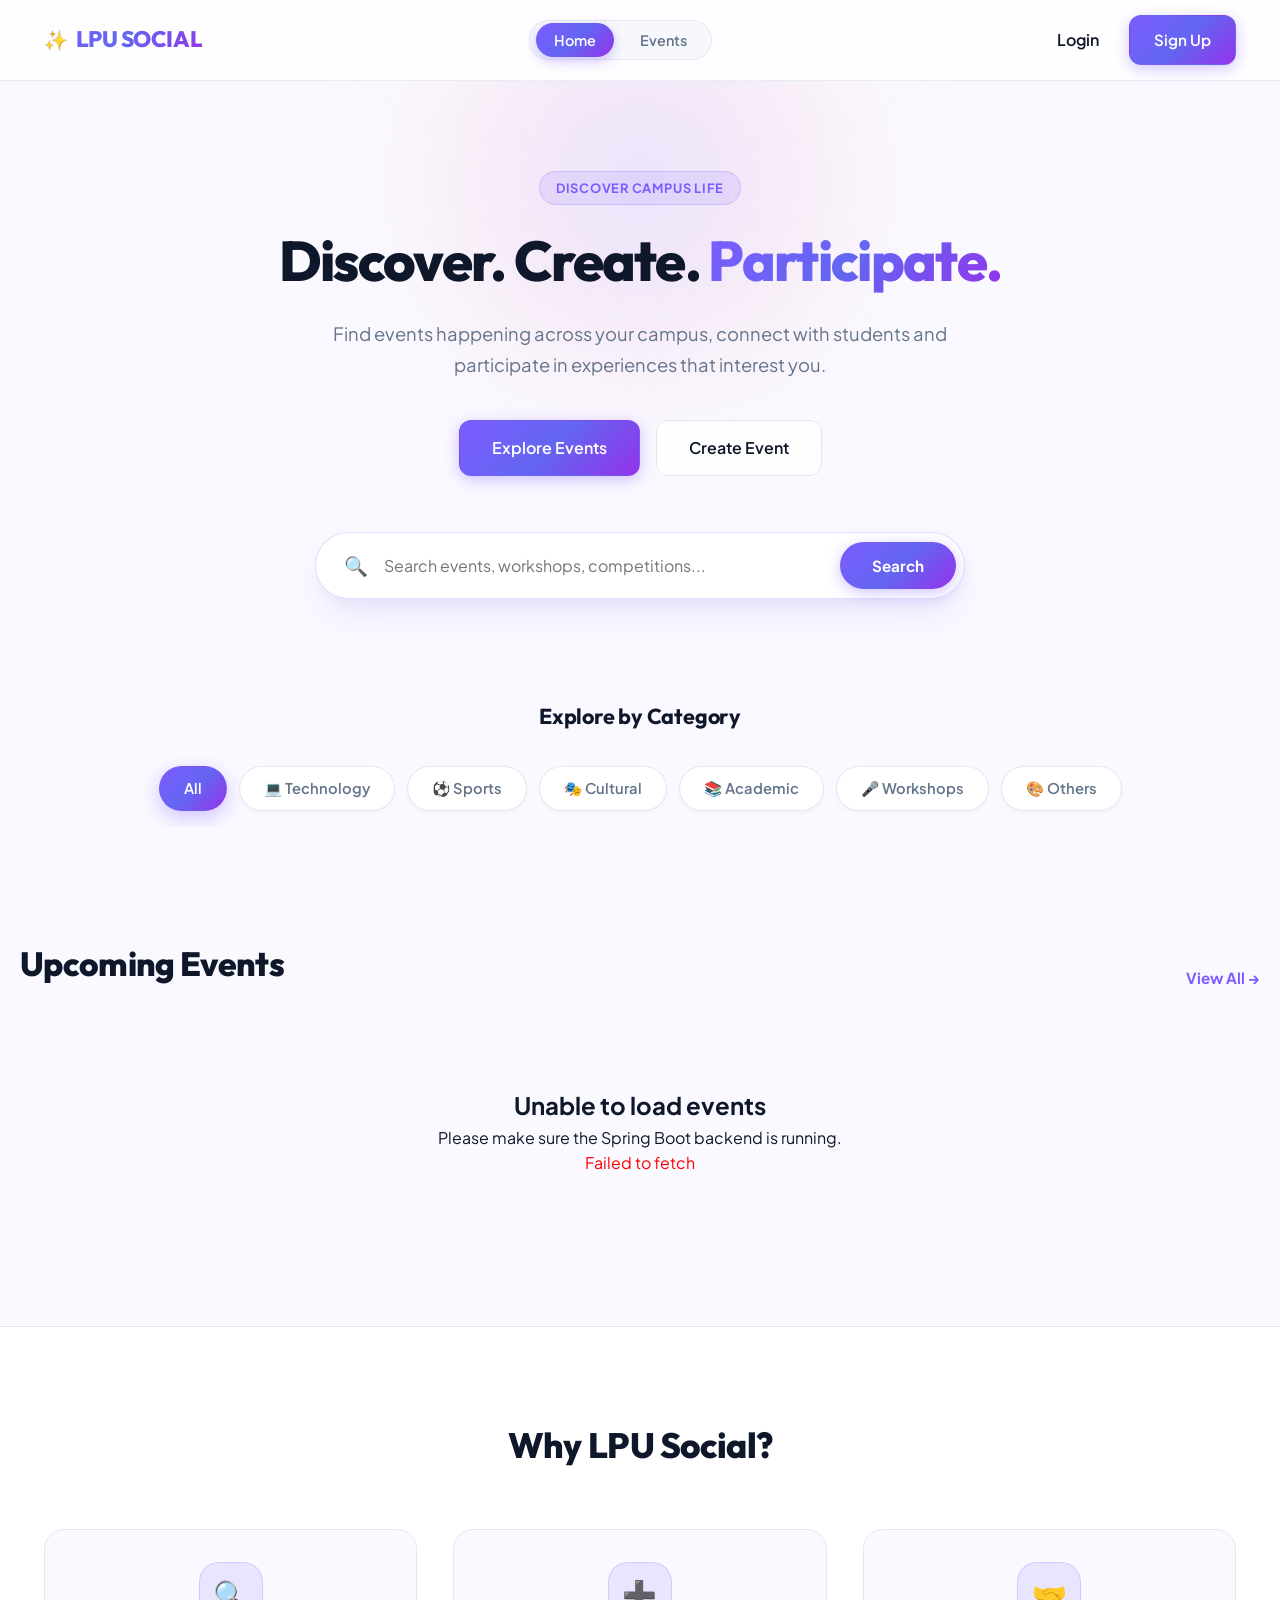
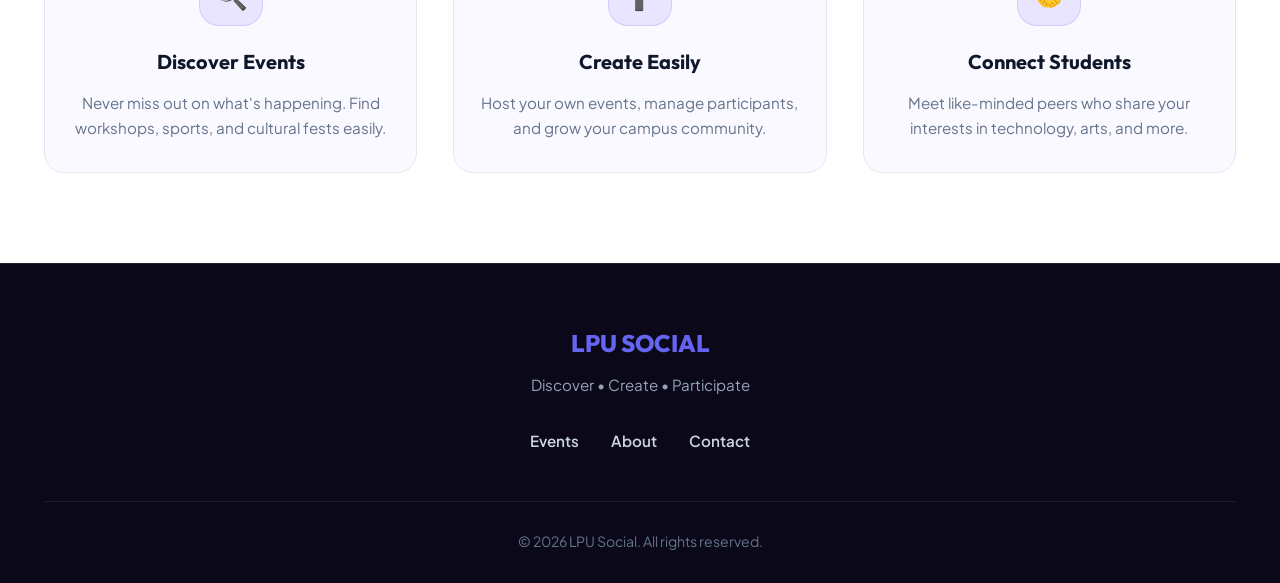
==== commit 1b2fea92: "Update frontend files" ====
--- a/frontend/index.html
+++ b/frontend/index.html
@@ -10,7 +10,7 @@
     <title>LPU Social | Discover Campus Life</title>
 
     <link
-        href="https://fonts.googleapis.com/css2?family=Inter:wght@400;500;600;700&display=swap"
+        href="https://fonts.googleapis.com/css2?family=Outfit:wght@400;500;600;700;800&family=Plus+Jakarta+Sans:wght@400;500;600;700;800&family=Inter:wght@400;500;600;700&display=swap"
         rel="stylesheet"
     >
 
@@ -116,7 +116,7 @@
 
 
         <h1>
-            Discover. Create. Participate.
+            Discover. Create. <span>Participate.</span>
         </h1>
 
 
--- a/frontend/style.css
+++ b/frontend/style.css
@@ -1,121 +1,222 @@
+/* =========================================================
+   LPU SOCIAL - MODERN DESIGN SYSTEM & STYLESHEET
+   ========================================================= */
+
+@import url('https://fonts.googleapis.com/css2?family=Outfit:wght@400;500;600;700;800&family=Plus+Jakarta+Sans:wght@400;500;600;700;800&family=Inter:wght@400;500;600;700&display=swap');
+
 /* --- DESIGN SYSTEM VARIABLES --- */
 :root {
-    --primary: #6C4CE8;
-    --primary-hover: #5839C6;
-    --dark: #17132B;
-    --bg: #F7F7FB;
+    --primary: #7C5CFF;
+    --primary-hover: #6344E7;
+    --primary-light: rgba(124, 92, 255, 0.12);
+    --primary-glow: rgba(124, 92, 255, 0.35);
+    --primary-gradient: linear-gradient(135deg, #7C5CFF 0%, #6366F1 50%, #9333EA 100%);
+    --accent-coral: #FF5E7E;
+    --accent-cyan: #06B6D4;
+    --accent-emerald: #10B981;
+    --accent-amber: #F59E0B;
+    
+    --dark-bg: #0B0819;
+    --bg: #FAF9FF;
     --card: #FFFFFF;
-    --text: #171717;
-    --muted: #6B7280;
-    --border: #E5E7EB;
-    --font-main: 'Inter', sans-serif;
-    --shadow-sm: 0 1px 2px 0 rgba(0, 0, 0, 0.05);
-    --shadow-md: 0 4px 6px -1px rgba(0, 0, 0, 0.1), 0 2px 4px -1px rgba(0, 0, 0, 0.06);
-    --shadow-hover: 0 10px 15px -3px rgba(0, 0, 0, 0.1), 0 4px 6px -2px rgba(0, 0, 0, 0.05);
-    --radius-md: 8px;
-    --radius-lg: 12px;
+    --card-hover-border: rgba(124, 92, 255, 0.4);
+    
+    --text: #0F172A;
+    --muted: #64748B;
+    --border: #E2E8F0;
+    
+    --font-heading: 'Outfit', 'Plus Jakarta Sans', sans-serif;
+    --font-main: 'Plus Jakarta Sans', 'Inter', sans-serif;
+    
+    --shadow-sm: 0 2px 4px 0 rgba(0, 0, 0, 0.03);
+    --shadow-md: 0 10px 25px -5px rgba(124, 92, 255, 0.08), 0 4px 6px -2px rgba(0, 0, 0, 0.03);
+    --shadow-lg: 0 20px 40px -10px rgba(124, 92, 255, 0.15), 0 8px 16px -4px rgba(0, 0, 0, 0.04);
+    --shadow-hover: 0 25px 50px -12px rgba(124, 92, 255, 0.25), 0 12px 24px -8px rgba(0, 0, 0, 0.06);
+    
+    --radius-sm: 8px;
+    --radius-md: 12px;
+    --radius-lg: 20px;
+    --radius-xl: 28px;
     --radius-full: 9999px;
-}
-
-/* --- GLOBAL RESET --- */
+    
+    --transition: all 0.3s cubic-bezier(0.16, 1, 0.3, 1);
+}
+
+/* --- GLOBAL RESET & BASE STYLES --- */
 * {
     margin: 0;
     padding: 0;
     box-sizing: border-box;
 }
+
+html {
+    scroll-behavior: smooth;
+}
+
 body {
     font-family: var(--font-main);
     background-color: var(--bg);
     color: var(--text);
-    line-height: 1.5;
+    line-height: 1.6;
     -webkit-font-smoothing: antialiased;
-}
+    -moz-osx-font-smoothing: grayscale;
+    overflow-x: hidden;
+}
+
 a {
     text-decoration: none;
     color: inherit;
-}
+    transition: var(--transition);
+}
+
 ul {
     list-style: none;
 }
+
 .container {
     width: 100%;
-    max-width: 1200px;
+    max-width: 1240px;
     margin: 0 auto;
     padding: 0 24px;
 }
 
-/* --- BUTTONS --- */
+/* --- BUTTON SYSTEM --- */
 .btn {
-    display: inline-block;
-    padding: 10px 20px;
+    display: inline-flex;
+    align-items: center;
+    justify-content: center;
+    gap: 8px;
+    padding: 12px 24px;
     border-radius: var(--radius-md);
-    font-weight: 500;
+    font-family: var(--font-main);
+    font-weight: 600;
     font-size: 0.95rem;
     cursor: pointer;
-    transition: all 0.2s ease;
+    transition: var(--transition);
     text-align: center;
-    border: none;
-}
+    border: 1px solid transparent;
+    outline: none;
+    position: relative;
+    overflow: hidden;
+}
+
 .btn-primary {
-    background-color: var(--primary);
-    color: #fff;
-}
+    background: var(--primary-gradient);
+    color: #FFFFFF;
+    box-shadow: 0 4px 15px var(--primary-glow);
+}
+
 .btn-primary:hover {
-    background-color: var(--primary-hover);
-}
+    transform: translateY(-2px);
+    box-shadow: 0 8px 25px var(--primary-glow);
+    filter: brightness(1.05);
+}
+
+.btn-primary:active {
+    transform: translateY(0);
+}
+
 .btn-outline {
-    background-color: transparent;
+    background-color: rgba(255, 255, 255, 0.8);
     color: var(--text);
     border: 1px solid var(--border);
-}
+    backdrop-filter: blur(8px);
+}
+
 .btn-outline:hover {
-    background-color: var(--bg);
-    border-color: var(--muted);
+    background-color: #FFFFFF;
+    border-color: var(--primary);
+    color: var(--primary);
+    transform: translateY(-2px);
+    box-shadow: 0 4px 15px rgba(124, 92, 255, 0.12);
 }
 
 /* --- NAVBAR --- */
 .navbar {
     position: sticky;
     top: 0;
-    background-color: rgba(255, 255, 255, 0.9);
-    backdrop-filter: blur(8px);
-    border-bottom: 1px solid var(--border);
+    background: rgba(255, 255, 255, 0.85);
+    backdrop-filter: blur(16px);
+    -webkit-backdrop-filter: blur(16px);
+    border-bottom: 1px solid rgba(226, 232, 240, 0.8);
     z-index: 1000;
-}
+    transition: var(--transition);
+}
+
 .nav-container {
     display: flex;
     align-items: center;
     justify-content: space-between;
-    height: 72px;
-}
+    height: 80px;
+}
+
 .logo {
-    font-size: 1.25rem;
-    font-weight: 700;
+    font-family: var(--font-heading);
+    font-size: 1.4rem;
+    font-weight: 800;
+    letter-spacing: -0.02em;
+    background: var(--primary-gradient);
+    -webkit-background-clip: text;
+    -webkit-text-fill-color: transparent;
+    display: flex;
+    align-items: center;
+    gap: 8px;
+}
+
+.logo::before {
+    content: "✨";
+    font-size: 1.2rem;
+    -webkit-text-fill-color: initial;
+}
+
+.nav-links {
+    display: flex;
+    gap: 8px;
+    background: rgba(241, 245, 249, 0.6);
+    padding: 6px;
+    border-radius: var(--radius-full);
+    border: 1px solid rgba(226, 232, 240, 0.8);
+}
+
+.nav-links a {
+    color: var(--muted);
+    font-weight: 600;
+    font-size: 0.9rem;
+    padding: 8px 18px;
+    border-radius: var(--radius-full);
+    transition: var(--transition);
+}
+
+.nav-links a:hover {
     color: var(--primary);
-    letter-spacing: -0.02em;
-}
-.nav-links {
-    display: flex;
-    gap: 32px;
-}
-.nav-links a {
-    color: var(--muted);
-    font-weight: 500;
-    font-size: 0.95rem;
-    transition: color 0.2s ease;
-}
-.nav-links a:hover, .nav-links a.active {
+    background: rgba(124, 92, 255, 0.08);
+}
+
+.nav-links a.active {
+    color: #FFFFFF;
+    background: var(--primary-gradient);
+    box-shadow: 0 4px 12px var(--primary-glow);
+}
+
+.nav-auth {
+    display: flex;
+    gap: 12px;
+    align-items: center;
+}
+
+.login-link {
+    color: var(--text);
+    font-weight: 600;
+    padding: 10px 18px;
+    border-radius: var(--radius-md);
+    transition: var(--transition);
+}
+
+.login-link:hover {
     color: var(--primary);
-}
-.nav-auth {
-    display: flex;
-    gap: 16px;
-    align-items: center;
-}
-.login-link {
-    color: var(--text);
-    font-weight: 500;
-}
+    background: var(--primary-light);
+}
+
 .menu-toggle {
     display: none;
     font-size: 1.5rem;
@@ -123,347 +224,847 @@
     border: none;
     color: var(--text);
     cursor: pointer;
-}
-
-/* Mobile Menu Active State */
+    padding: 8px;
+}
+
+/* Mobile Navigation Active State */
 .nav-links.active-mobile, .nav-auth.active-mobile {
     display: flex;
     flex-direction: column;
     position: absolute;
-    left: 0;
-    right: 0;
-    background: white;
-    padding: 16px 24px;
-    border-bottom: 1px solid var(--border);
-    box-shadow: var(--shadow-md);
-}
+    left: 24px;
+    right: 24px;
+    background: rgba(255, 255, 255, 0.98);
+    backdrop-filter: blur(20px);
+    padding: 20px;
+    border-radius: var(--radius-lg);
+    border: 1px solid var(--border);
+    box-shadow: var(--shadow-lg);
+    gap: 10px;
+}
+
 .nav-links.active-mobile {
-    top: 72px;
-}
+    top: 88px;
+}
+
 .nav-auth.active-mobile {
-    top: 230px; 
+    top: 310px;
 }
 
 /* --- HERO SECTION --- */
 .hero {
+    position: relative;
     text-align: center;
-    padding: 80px 24px 60px;
-    max-width: 800px;
+    padding: 90px 24px 70px;
+    max-width: 900px;
     margin: 0 auto;
 }
+
+.hero::before {
+    content: "";
+    position: absolute;
+    top: -100px;
+    left: 50%;
+    transform: translateX(-50%);
+    width: 600px;
+    height: 400px;
+    background: radial-gradient(circle, rgba(124, 92, 255, 0.15) 0%, rgba(255, 94, 126, 0.08) 50%, transparent 70%);
+    filter: blur(60px);
+    z-index: -1;
+    pointer-events: none;
+    animation: pulseGlow 6s ease-in-out infinite alternate;
+}
+
+@keyframes pulseGlow {
+    0% { transform: translateX(-50%) scale(0.9); opacity: 0.6; }
+    100% { transform: translateX(-50%) scale(1.1); opacity: 1; }
+}
+
 .hero h4 {
+    display: inline-flex;
+    align-items: center;
+    gap: 8px;
     color: var(--primary);
-    font-weight: 600;
+    background: var(--primary-light);
+    border: 1px solid rgba(124, 92, 255, 0.2);
+    font-weight: 700;
     text-transform: uppercase;
-    letter-spacing: 0.05em;
-    font-size: 0.85rem;
-    margin-bottom: 16px;
-}
+    letter-spacing: 0.06em;
+    font-size: 0.8rem;
+    padding: 6px 16px;
+    border-radius: var(--radius-full);
+    margin-bottom: 24px;
+}
+
 .hero h1 {
-    font-size: 3rem;
-    font-weight: 700;
-    color: var(--dark);
-    line-height: 1.2;
+    font-family: var(--font-heading);
+    font-size: 3.5rem;
+    font-weight: 800;
+    color: #0F172A;
+    line-height: 1.15;
     margin-bottom: 24px;
     letter-spacing: -0.03em;
 }
+
+.hero h1 span {
+    background: var(--primary-gradient);
+    -webkit-background-clip: text;
+    -webkit-text-fill-color: transparent;
+}
+
 .hero p {
-    font-size: 1.125rem;
-    color: var(--muted);
-    margin-bottom: 32px;
-    max-width: 600px;
+    font-size: 1.15rem;
+    color: var(--muted);
+    margin-bottom: 40px;
+    max-width: 640px;
     margin-left: auto;
     margin-right: auto;
-}
+    line-height: 1.7;
+}
+
 .hero-btns {
     display: flex;
     gap: 16px;
     justify-content: center;
-    margin-bottom: 48px;
-}
+    margin-bottom: 56px;
+}
+
+.hero-btns .btn {
+    padding: 14px 32px;
+    font-size: 1rem;
+}
+
 .search-container {
     position: relative;
-    max-width: 600px;
+    max-width: 650px;
     margin: 0 auto;
-    box-shadow: var(--shadow-md);
+    box-shadow: var(--shadow-lg);
     border-radius: var(--radius-full);
-    background: var(--card);
+    background: #FFFFFF;
     display: flex;
     align-items: center;
     padding: 8px;
-    border: 1px solid var(--border);
-}
+    border: 1px solid rgba(124, 92, 255, 0.2);
+    transition: var(--transition);
+}
+
+.search-container:focus-within {
+    border-color: var(--primary);
+    box-shadow: 0 0 0 4px var(--primary-light), var(--shadow-lg);
+}
+
 .search-icon {
-    padding-left: 16px;
+    padding-left: 20px;
     color: var(--muted);
     font-size: 1.2rem;
 }
+
 .search-input {
     flex: 1;
     border: none;
-    padding: 12px 16px;
+    padding: 14px 16px;
     font-size: 1rem;
-    font-family: inherit;
+    font-family: var(--font-main);
     background: transparent;
     outline: none;
-}
+    color: var(--text);
+}
+
 .search-btn {
-    background-color: var(--primary);
-    color: white;
+    background: var(--primary-gradient);
+    color: #FFFFFF;
     border: none;
-    padding: 12px 24px;
+    padding: 14px 32px;
     border-radius: var(--radius-full);
     cursor: pointer;
-    font-weight: 500;
-    transition: 0.2s;
-}
+    font-family: var(--font-main);
+    font-weight: 700;
+    font-size: 0.95rem;
+    transition: var(--transition);
+    box-shadow: 0 4px 15px var(--primary-glow);
+}
+
 .search-btn:hover {
-    background-color: var(--primary-hover);
-}
-
-/* --- CATEGORIES --- */
+    transform: scale(1.02);
+    box-shadow: 0 6px 20px var(--primary-glow);
+}
+
+/* --- CATEGORIES SECTION --- */
 .categories-section {
-    padding: 40px 0;
+    padding: 30px 0 50px;
     text-align: center;
 }
+
 .categories-section h3 {
-    font-size: 1.25rem;
+    font-family: var(--font-heading);
+    font-size: 1.35rem;
+    font-weight: 700;
     margin-bottom: 24px;
-    color: var(--dark);
-}
+    color: var(--text);
+    letter-spacing: -0.01em;
+}
+
 .category-list {
     display: flex;
     justify-content: center;
     gap: 12px;
     overflow-x: auto;
-    padding-bottom: 8px;
+    padding: 8px 16px 16px;
     -ms-overflow-style: none;
     scrollbar-width: none;
 }
+
 .category-list::-webkit-scrollbar {
     display: none;
 }
+
 .category-pill {
-    background-color: var(--card);
+    background-color: #FFFFFF;
     border: 1px solid var(--border);
-    padding: 10px 20px;
+    padding: 12px 24px;
     border-radius: var(--radius-full);
-    font-size: 0.95rem;
-    font-weight: 500;
-    color: var(--text);
+    font-family: var(--font-main);
+    font-size: 0.92rem;
+    font-weight: 600;
+    color: var(--muted);
     cursor: pointer;
     white-space: nowrap;
-    transition: all 0.2s;
+    transition: var(--transition);
     box-shadow: var(--shadow-sm);
 }
-.category-pill:hover, .category-pill.active {
+
+.category-pill:hover {
     border-color: var(--primary);
     color: var(--primary);
-    background-color: rgba(108, 76, 232, 0.05);
-}
-
-/* --- UPCOMING EVENTS --- */
+    background-color: var(--primary-light);
+    transform: translateY(-2px);
+}
+
+.category-pill.active {
+    border-color: transparent;
+    color: #FFFFFF;
+    background: var(--primary-gradient);
+    box-shadow: 0 6px 20px var(--primary-glow);
+}
+
+/* --- EVENTS SECTION & CARDS --- */
 .events-section {
-    padding: 60px 0;
-}
+    padding: 60px 0 90px;
+}
+
 .section-header {
     display: flex;
     justify-content: space-between;
-    align-items: center;
-    margin-bottom: 32px;
-}
+    align-items: flex-end;
+    margin-bottom: 36px;
+}
+
 .section-header h2 {
-    font-size: 1.75rem;
-    color: var(--dark);
-}
+    font-family: var(--font-heading);
+    font-size: 2.1rem;
+    font-weight: 800;
+    color: var(--text);
+    letter-spacing: -0.02em;
+}
+
 .view-all {
     color: var(--primary);
-    font-weight: 500;
+    font-weight: 700;
     font-size: 0.95rem;
-}
+    display: inline-flex;
+    align-items: center;
+    gap: 6px;
+}
+
 .view-all:hover {
-    text-decoration: underline;
+    gap: 10px;
+    color: var(--primary-hover);
 }
 
 .events-grid {
     display: grid;
     grid-template-columns: repeat(3, 1fr);
-    gap: 24px;
-}
-
-/* Event Card */
+    gap: 32px;
+}
+
+/* Event Card Design */
 .event-card {
-    background: var(--card);
-    border: 1px solid var(--border);
+    background: #FFFFFF;
+    border: 1px solid rgba(226, 232, 240, 0.9);
     border-radius: var(--radius-lg);
     overflow: hidden;
-    transition: transform 0.2s ease, box-shadow 0.2s ease;
+    transition: var(--transition);
     display: flex;
     flex-direction: column;
-    box-shadow: var(--shadow-sm);
-}
+    box-shadow: var(--shadow-md);
+    position: relative;
+}
+
 .event-card:hover {
-    transform: translateY(-4px);
+    transform: translateY(-8px);
     box-shadow: var(--shadow-hover);
-}
+    border-color: var(--card-hover-border);
+}
+
 .card-image {
-    height: 180px;
-    background-color: var(--border);
+    height: 200px;
     position: relative;
     background-size: cover;
     background-position: center;
-}
+    background-repeat: no-repeat;
+    transition: transform 0.5s ease;
+}
+
+.card-image::after {
+    content: "";
+    position: absolute;
+    inset: 0;
+    background: linear-gradient(180deg, rgba(15, 23, 42, 0.2) 0%, rgba(15, 23, 42, 0.6) 100%);
+}
+
 .faculty-tag {
     position: absolute;
-    top: 12px;
-    left: 12px;
-    background-color: #FEF3C7;
-    color: #92400E;
-    padding: 4px 10px;
+    top: 14px;
+    left: 14px;
+    z-index: 2;
+    background: rgba(255, 255, 255, 0.92);
+    backdrop-filter: blur(8px);
+    color: #0F172A;
+    padding: 6px 12px;
     border-radius: var(--radius-md);
     font-size: 0.75rem;
-    font-weight: 600;
-    display: flex;
-    align-items: center;
-    gap: 4px;
-    box-shadow: var(--shadow-sm);
-}
+    font-weight: 700;
+    display: inline-flex;
+    align-items: center;
+    gap: 6px;
+    box-shadow: 0 4px 12px rgba(0, 0, 0, 0.15);
+    letter-spacing: 0.02em;
+}
+
 .card-body {
-    padding: 20px;
+    padding: 24px;
     display: flex;
     flex-direction: column;
     flex-grow: 1;
 }
+
 .card-category {
     display: inline-block;
-    font-size: 0.75rem;
+    font-size: 0.72rem;
     color: var(--primary);
-    background: rgba(108, 76, 232, 0.1);
-    font-weight: 700;
+    background: var(--primary-light);
+    font-weight: 800;
     text-transform: uppercase;
-    letter-spacing: 0.05em;
-    padding: 4px 10px;
+    letter-spacing: 0.08em;
+    padding: 4px 12px;
     border-radius: var(--radius-full);
     margin-bottom: 12px;
     width: fit-content;
 }
+
 .card-title {
-    font-size: 1.15rem;
-    font-weight: 600;
-    color: var(--dark);
+    font-family: var(--font-heading);
+    font-size: 1.25rem;
+    font-weight: 700;
+    color: var(--text);
     margin-bottom: 16px;
-    line-height: 1.3;
-}
+    line-height: 1.35;
+}
+
 .card-meta {
     display: flex;
     flex-direction: column;
-    gap: 8px;
+    gap: 10px;
     margin-bottom: 24px;
     font-size: 0.9rem;
     color: var(--muted);
 }
+
 .meta-item {
     display: flex;
     align-items: center;
-    gap: 8px;
-}
+    gap: 10px;
+    font-weight: 500;
+}
+
 .card-footer {
     margin-top: auto;
-}
+    padding-top: 16px;
+    border-top: 1px solid #F1F5F9;
+}
+
 .card-footer .btn {
     width: 100%;
 }
 
-/* --- WHY LPU SOCIAL --- */
+/* --- WHY LPU SOCIAL SECTION --- */
 .features-section {
-    padding: 80px 0;
-    background-color: #fff;
+    padding: 90px 0;
+    background: #FFFFFF;
     border-top: 1px solid var(--border);
-}
+    position: relative;
+}
+
 .features-section h2 {
+    font-family: var(--font-heading);
     text-align: center;
-    font-size: 1.75rem;
-    margin-bottom: 48px;
-    color: var(--dark);
-}
+    font-size: 2.2rem;
+    font-weight: 800;
+    margin-bottom: 56px;
+    color: var(--text);
+    letter-spacing: -0.02em;
+}
+
 .features-grid {
     display: grid;
     grid-template-columns: repeat(3, 1fr);
-    gap: 32px;
+    gap: 36px;
     text-align: center;
 }
-.feature h4 {
-    font-size: 1.15rem;
-    color: var(--dark);
-    margin: 16px 0 8px;
-}
-.feature p {
-    color: var(--muted);
-    font-size: 0.95rem;
-}
+
+.feature {
+    padding: 32px 24px;
+    border-radius: var(--radius-lg);
+    background: var(--bg);
+    border: 1px solid var(--border);
+    transition: var(--transition);
+}
+
+.feature:hover {
+    transform: translateY(-6px);
+    box-shadow: var(--shadow-lg);
+    border-color: rgba(124, 92, 255, 0.3);
+}
+
 .feature-icon {
-    width: 56px;
-    height: 56px;
-    background-color: rgba(108, 76, 232, 0.1);
+    width: 64px;
+    height: 64px;
+    background: var(--primary-light);
     color: var(--primary);
     border-radius: var(--radius-lg);
     display: flex;
     align-items: center;
     justify-content: center;
-    font-size: 1.5rem;
-    margin: 0 auto;
+    font-size: 1.75rem;
+    margin: 0 auto 20px;
+    border: 1px solid rgba(124, 92, 255, 0.2);
+}
+
+.feature h4 {
+    font-family: var(--font-heading);
+    font-size: 1.25rem;
+    font-weight: 700;
+    color: var(--text);
+    margin-bottom: 12px;
+}
+
+.feature p {
+    color: var(--muted);
+    font-size: 0.95rem;
+    line-height: 1.65;
 }
 
 /* --- FOOTER --- */
 .footer {
-    background-color: var(--card);
-    border-top: 1px solid var(--border);
-    padding: 48px 0 24px;
+    background-color: #0B0819;
+    color: #F8FAFC;
+    border-top: 1px solid rgba(255, 255, 255, 0.1);
+    padding: 60px 0 30px;
     text-align: center;
 }
+
 .footer-logo {
-    font-size: 1.25rem;
-    font-weight: 700;
-    color: var(--primary);
-    margin-bottom: 8px;
-}
+    font-family: var(--font-heading);
+    font-size: 1.5rem;
+    font-weight: 800;
+    background: var(--primary-gradient);
+    -webkit-background-clip: text;
+    -webkit-text-fill-color: transparent;
+    margin-bottom: 10px;
+}
+
 .footer-tagline {
-    color: var(--muted);
-    margin-bottom: 24px;
-}
+    color: #94A3B8;
+    margin-bottom: 32px;
+    font-size: 0.95rem;
+}
+
 .footer-links {
     display: flex;
     justify-content: center;
-    gap: 24px;
+    gap: 32px;
     margin-bottom: 48px;
 }
+
 .footer-links a {
-    color: var(--text);
-    font-weight: 500;
-}
+    color: #CBD5E1;
+    font-weight: 600;
+    font-size: 0.95rem;
+}
+
 .footer-links a:hover {
     color: var(--primary);
 }
+
 .copyright {
-    color: var(--muted);
-    font-size: 0.85rem;
+    color: #64748B;
+    font-size: 0.88rem;
+    border-top: 1px solid rgba(255, 255, 255, 0.08);
+    padding-top: 28px;
+}
+
+/* =========================================================
+   EVENTS PAGE ENHANCEMENTS
+   ========================================================= */
+
+.events-page-header {
+    text-align: center;
+    padding: 80px 24px 50px;
+    background: linear-gradient(180deg, rgba(124, 92, 255, 0.06) 0%, transparent 100%);
+}
+
+.page-label {
+    display: inline-block;
+    color: var(--primary);
+    background: var(--primary-light);
+    font-size: 0.8rem;
+    font-weight: 700;
+    letter-spacing: 0.08em;
+    text-transform: uppercase;
+    padding: 4px 14px;
+    border-radius: var(--radius-full);
+    margin-bottom: 16px;
+}
+
+.events-page-header h1 {
+    font-family: var(--font-heading);
+    font-size: 3rem;
+    font-weight: 800;
+    color: var(--text);
+    line-height: 1.2;
+    margin-bottom: 16px;
+    letter-spacing: -0.03em;
+}
+
+.events-page-header p:last-child {
+    max-width: 650px;
+    margin: 0 auto;
+    color: var(--muted);
+    font-size: 1.1rem;
+}
+
+.events-filter-section {
+    padding: 10px 0 40px;
+}
+
+.events-search {
+    max-width: 720px;
+    margin: 0 auto 32px;
+    display: flex;
+    align-items: center;
+    background-color: #FFFFFF;
+    border: 1px solid var(--border);
+    border-radius: var(--radius-full);
+    padding: 8px;
+    box-shadow: var(--shadow-lg);
+    transition: var(--transition);
+}
+
+.events-search:focus-within {
+    border-color: var(--primary);
+    box-shadow: 0 0 0 4px var(--primary-light), var(--shadow-lg);
+}
+
+.events-search .search-icon {
+    padding-left: 20px;
+    color: var(--muted);
+    font-size: 1.2rem;
+}
+
+.events-search input {
+    flex: 1;
+    border: none;
+    outline: none;
+    padding: 14px 16px;
+    font-size: 1rem;
+    font-family: var(--font-main);
+    background: transparent;
+    color: var(--text);
+}
+
+.events-search .search-btn {
+    background: var(--primary-gradient);
+    color: white;
+    border: none;
+    padding: 14px 32px;
+    border-radius: var(--radius-full);
+    cursor: pointer;
+    font-family: var(--font-main);
+    font-weight: 700;
+    font-size: 0.95rem;
+    transition: var(--transition);
+}
+
+.events-search .search-btn:hover {
+    box-shadow: 0 6px 20px var(--primary-glow);
+}
+
+.event-filters {
+    display: flex;
+    justify-content: center;
+    align-items: center;
+    gap: 12px;
+    overflow-x: auto;
+    padding: 8px 24px 16px;
+    -ms-overflow-style: none;
+    scrollbar-width: none;
+}
+
+.event-filters::-webkit-scrollbar {
+    display: none;
+}
+
+.events-page {
+    padding: 40px 0 90px;
+}
+
+.events-page-heading {
+    display: flex;
+    justify-content: space-between;
+    align-items: flex-end;
+    margin-bottom: 36px;
+}
+
+.events-page-heading h2 {
+    font-family: var(--font-heading);
+    font-size: 2rem;
+    font-weight: 800;
+    color: var(--text);
+    margin-bottom: 6px;
+}
+
+.events-page-heading p {
+    color: var(--muted);
+    font-size: 1rem;
+}
+
+.event-count {
+    color: var(--primary);
+    background-color: var(--primary-light);
+    border: 1px solid rgba(124, 92, 255, 0.2);
+    padding: 8px 18px;
+    border-radius: var(--radius-full);
+    font-size: 0.88rem;
+    font-weight: 700;
+    white-space: nowrap;
+}
+
+/* =========================================================
+   EVENT DETAILS PAGE
+   ========================================================= */
+.event-details-page {
+    padding: 60px 0 90px;
+}
+
+.back-link {
+    display: inline-flex;
+    align-items: center;
+    gap: 8px;
+    color: var(--primary);
+    font-weight: 700;
+    margin-bottom: 28px;
+    padding: 8px 16px;
+    background: var(--primary-light);
+    border-radius: var(--radius-full);
+}
+
+.back-link:hover {
+    background: rgba(124, 92, 255, 0.2);
+    transform: translateX(-4px);
+}
+
+.event-details-card {
+    background-color: #FFFFFF;
+    border: 1px solid var(--border);
+    border-radius: var(--radius-xl);
+    overflow: hidden;
+    box-shadow: var(--shadow-lg);
+}
+
+.event-details-image {
+    height: 420px;
+    background-size: cover;
+    background-position: center;
+    position: relative;
+}
+
+.event-details-image::after {
+    content: "";
+    position: absolute;
+    inset: 0;
+    background: linear-gradient(180deg, rgba(15, 23, 42, 0.1) 0%, rgba(15, 23, 42, 0.5) 100%);
+}
+
+.event-details-content {
+    padding: 48px;
+}
+
+.event-details-content h1 {
+    font-family: var(--font-heading);
+    font-size: 2.75rem;
+    font-weight: 800;
+    color: var(--text);
+    line-height: 1.25;
+    margin: 12px 0 32px;
+}
+
+.event-details-meta {
+    display: grid;
+    grid-template-columns: repeat(4, 1fr);
+    gap: 24px;
+    padding: 28px;
+    background: var(--bg);
+    border-radius: var(--radius-lg);
+    border: 1px solid var(--border);
+    margin-bottom: 40px;
+}
+
+.detail-item {
+    display: flex;
+    align-items: flex-start;
+    gap: 14px;
+}
+
+.detail-icon {
+    font-size: 1.5rem;
+    background: #FFFFFF;
+    width: 44px;
+    height: 44px;
+    display: flex;
+    align-items: center;
+    justify-content: center;
+    border-radius: var(--radius-md);
+    box-shadow: var(--shadow-sm);
+}
+
+.detail-item strong {
+    display: block;
+    color: var(--text);
+    font-size: 0.92rem;
+    font-weight: 700;
+    margin-bottom: 2px;
+}
+
+.detail-item p {
+    color: var(--muted);
+    font-size: 0.9rem;
+}
+
+.event-description h2,
+.event-organizer h2 {
+    font-family: var(--font-heading);
+    color: var(--text);
+    font-size: 1.5rem;
+    font-weight: 700;
+    margin-bottom: 18px;
+}
+
+.event-description p {
+    color: var(--muted);
+    margin-bottom: 16px;
+    max-width: 850px;
+    font-size: 1.05rem;
+    line-height: 1.7;
+}
+
+.organizer-info {
+    display: flex;
+    align-items: center;
+    gap: 16px;
+    background: var(--bg);
+    padding: 20px 24px;
+    border-radius: var(--radius-lg);
+    border: 1px solid var(--border);
+    width: fit-content;
+}
+
+.organizer-avatar {
+    width: 54px;
+    height: 54px;
+    border-radius: 50%;
+    background: var(--primary-gradient);
+    color: #FFFFFF;
+    display: flex;
+    align-items: center;
+    justify-content: center;
+    font-weight: 800;
+    font-size: 1.2rem;
+    box-shadow: 0 4px 12px var(--primary-glow);
+}
+
+.organizer-info h3 {
+    color: var(--text);
+    font-size: 1.05rem;
+    font-weight: 700;
+}
+
+.organizer-info p {
+    color: var(--muted);
+    font-size: 0.88rem;
+}
+
+.event-join-section {
+    margin-top: 48px;
+    padding-top: 32px;
     border-top: 1px solid var(--border);
-    padding-top: 24px;
-}
-
-/* --- RESPONSIVE DESIGN --- */
+    display: flex;
+    justify-content: space-between;
+    align-items: center;
+}
+
+.event-join-section strong {
+    color: var(--text);
+    font-size: 1.1rem;
+}
+
+.event-join-section p {
+    color: var(--muted);
+    font-size: 0.92rem;
+    margin-top: 4px;
+}
+
+.event-join-section .btn {
+    padding: 16px 40px;
+    font-size: 1.05rem;
+}
+
+/* Joined Event Button */
+.join-event-btn.joined {
+    background: linear-gradient(135deg, #10B981 0%, #059669 100%) !important;
+    border-color: transparent !important;
+    color: white !important;
+    box-shadow: 0 4px 15px rgba(16, 185, 129, 0.4) !important;
+}
+
+/* --- RESPONSIVE MEDIA QUERIES --- */
 @media (max-width: 992px) {
     .events-grid {
         grid-template-columns: repeat(2, 1fr);
     }
     .hero h1 {
-        font-size: 2.5rem;
+        font-size: 2.8rem;
+    }
+    .features-grid {
+        grid-template-columns: repeat(2, 1fr);
+    }
+    .event-details-meta {
+        grid-template-columns: repeat(2, 1fr);
     }
 }
 
 @media (max-width: 768px) {
     .nav-links, .nav-auth {
-        display: none; 
+        display: none;
     }
     .menu-toggle {
         display: block;
@@ -473,26 +1074,21 @@
     }
     .features-grid {
         grid-template-columns: 1fr;
-        gap: 40px;
+        gap: 24px;
     }
     .hero {
         padding: 60px 16px 40px;
     }
     .hero h1 {
-        font-size: 2rem;
+        font-size: 2.2rem;
     }
     .hero-btns {
         flex-direction: column;
     }
-    .category-list {
-        justify-content: flex-start;
-        padding-left: 24px;
-        padding-right: 24px;
-    }
     .search-container {
         flex-direction: column;
-        border-radius: var(--radius-md);
-        padding: 4px;
+        border-radius: var(--radius-lg);
+        padding: 6px;
     }
     .search-btn {
         width: 100%;
@@ -500,446 +1096,20 @@
     }
     .search-input {
         width: 100%;
-    }
-}
-
-/* =========================================================
-   EVENTS PAGE
-   ========================================================= */
-
-/* --- EVENTS PAGE HEADER --- */
-
-.events-page-header {
-    text-align: center;
-    padding: 70px 24px 50px;
-    background-color: var(--bg);
-}
-
-.page-label {
-    color: var(--primary);
-    font-size: 0.85rem;
-    font-weight: 600;
-    letter-spacing: 0.05em;
-    text-transform: uppercase;
-    margin-bottom: 12px;
-}
-
-.events-page-header h1 {
-    font-size: 2.75rem;
-    font-weight: 700;
-    color: var(--dark);
-    line-height: 1.2;
-    margin-bottom: 16px;
-    letter-spacing: -0.03em;
-}
-
-.events-page-header p:last-child {
-    max-width: 650px;
-    margin: 0 auto;
-    color: var(--muted);
-    font-size: 1.05rem;
-}
-
-
-/* --- SEARCH & FILTER SECTION --- */
-
-.events-filter-section {
-    padding: 10px 0 40px;
-}
-
-.events-search {
-    max-width: 700px;
-    margin: 0 auto 28px;
-
-    display: flex;
-    align-items: center;
-
-    background-color: var(--card);
-    border: 1px solid var(--border);
-    border-radius: var(--radius-full);
-
-    padding: 8px;
-
-    box-shadow: var(--shadow-md);
-}
-
-.events-search .search-icon {
-    padding-left: 16px;
-    color: var(--muted);
-    font-size: 1.2rem;
-}
-
-.events-search input {
-    flex: 1;
-
-    border: none;
-    outline: none;
-
-    padding: 12px 16px;
-
-    font-size: 1rem;
-    font-family: inherit;
-
-    background: transparent;
-    color: var(--text);
-}
-
-.events-search input::placeholder {
-    color: var(--muted);
-}
-
-.events-search .search-btn {
-    background-color: var(--primary);
-    color: white;
-
-    border: none;
-
-    padding: 12px 24px;
-
-    border-radius: var(--radius-full);
-
-    cursor: pointer;
-
-    font-family: inherit;
-    font-weight: 500;
-
-    transition: background-color 0.2s ease;
-}
-
-.events-search .search-btn:hover {
-    background-color: var(--primary-hover);
-}
-
-
-/* --- EVENT CATEGORY FILTERS --- */
-
-.event-filters {
-    display: flex;
-    justify-content: center;
-    align-items: center;
-
-    gap: 12px;
-
-    overflow-x: auto;
-
-    padding: 4px 24px 10px;
-
-    -ms-overflow-style: none;
-    scrollbar-width: none;
-}
-
-.event-filters::-webkit-scrollbar {
-    display: none;
-}
-
-.event-filters .category-pill {
-    flex-shrink: 0;
-}
-
-
-/* --- EVENTS PAGE CONTENT --- */
-
-.events-page {
-    padding: 40px 0 80px;
-}
-
-.events-page-heading {
-    display: flex;
-    justify-content: space-between;
-    align-items: flex-end;
-
-    margin-bottom: 32px;
-}
-
-.events-page-heading h2 {
-    font-size: 1.75rem;
-    color: var(--dark);
-    margin-bottom: 6px;
-}
-
-.events-page-heading p {
-    color: var(--muted);
-    font-size: 0.95rem;
-}
-
-.event-count {
-    color: var(--primary);
-
-    background-color: rgba(108, 76, 232, 0.08);
-
-    padding: 7px 14px;
-
-    border-radius: var(--radius-full);
-
-    font-size: 0.85rem;
-    font-weight: 600;
-
-    white-space: nowrap;
-}
-
-
-/* =========================================================
-   EVENTS PAGE RESPONSIVE DESIGN
-   ========================================================= */
-
-@media (max-width: 768px) {
-
-    .events-page-header {
-        padding: 50px 16px 35px;
-    }
-
-    .events-page-header h1 {
-        font-size: 2.2rem;
-    }
-
-    .events-page-header p:last-child {
-        font-size: 0.95rem;
-    }
-
-    .events-filter-section {
-        padding-bottom: 25px;
-    }
-
-    .events-search {
-        margin-left: 16px;
-        margin-right: 16px;
-
-        flex-direction: column;
-
-        border-radius: var(--radius-md);
-
-        padding: 5px;
-    }
-
-    .events-search .search-icon {
-        display: none;
-    }
-
-    .events-search input {
-        width: 100%;
-        padding: 12px;
-    }
-
-    .events-search .search-btn {
-        width: 100%;
-        border-radius: var(--radius-md);
-    }
-
-    .event-filters {
-        justify-content: flex-start;
-    }
-
-    .events-page-heading {
-        align-items: flex-start;
-        flex-direction: column;
-        gap: 12px;
-    }
-
-    .events-page-heading h2 {
-        font-size: 1.5rem;
-    }
-
-}
-
-
-
-/* =========================================================
-   EVENT DETAILS PAGE
-   ========================================================= */
-
-.event-details-page {
-    padding: 50px 0 80px;
-}
-
-.back-link {
-    display: inline-block;
-    color: var(--primary);
-    font-weight: 500;
-    margin-bottom: 24px;
-}
-
-.back-link:hover {
-    text-decoration: underline;
-}
-
-.event-details-card {
-    background-color: var(--card);
-    border: 1px solid var(--border);
-    border-radius: var(--radius-lg);
-    overflow: hidden;
-    box-shadow: var(--shadow-md);
-}
-
-.event-details-image {
-    height: 380px;
-    background-size: cover;
-    background-position: center;
-    position: relative;
-}
-
-.event-details-content {
-    padding: 40px;
-}
-
-.event-details-content h1 {
-    font-size: 2.5rem;
-    color: var(--dark);
-    line-height: 1.2;
-    margin: 10px 0 32px;
-}
-
-.event-details-meta {
-    display: grid;
-    grid-template-columns: repeat(4, 1fr);
-    gap: 20px;
-    padding: 24px 0;
-    border-top: 1px solid var(--border);
-    border-bottom: 1px solid var(--border);
-}
-
-.detail-item {
-    display: flex;
-    align-items: flex-start;
-    gap: 12px;
-}
-
-.detail-icon {
-    font-size: 1.3rem;
-}
-
-.detail-item strong {
-    display: block;
-    color: var(--dark);
-    font-size: 0.9rem;
-    margin-bottom: 4px;
-}
-
-.detail-item p {
-    color: var(--muted);
-    font-size: 0.9rem;
-}
-
-.event-description,
-.event-organizer {
-    padding-top: 35px;
-}
-
-.event-description h2,
-.event-organizer h2 {
-    color: var(--dark);
-    font-size: 1.4rem;
-    margin-bottom: 16px;
-}
-
-.event-description p {
-    color: var(--muted);
-    margin-bottom: 12px;
-    max-width: 800px;
-}
-
-.organizer-info {
-    display: flex;
-    align-items: center;
-    gap: 14px;
-}
-
-.organizer-avatar {
-    width: 48px;
-    height: 48px;
-    border-radius: 50%;
-    background-color: rgba(108, 76, 232, 0.1);
-    color: var(--primary);
-    display: flex;
-    align-items: center;
-    justify-content: center;
-    font-weight: 700;
-}
-
-.organizer-info h3 {
-    color: var(--dark);
-    font-size: 1rem;
-    margin-bottom: 2px;
-}
-
-.organizer-info p {
-    color: var(--muted);
-    font-size: 0.9rem;
-}
-
-.event-join-section {
-    margin-top: 40px;
-    padding-top: 24px;
-    border-top: 1px solid var(--border);
-
-    display: flex;
-    justify-content: space-between;
-    align-items: center;
-}
-
-.event-join-section strong {
-    color: var(--dark);
-}
-
-.event-join-section p {
-    color: var(--muted);
-    font-size: 0.9rem;
-    margin-top: 4px;
-}
-
-
-/* --- EVENT DETAILS RESPONSIVE --- */
-
-@media (max-width: 768px) {
-
-    .event-details-page {
-        padding: 30px 0 60px;
-    }
-
-    .event-details-image {
-        height: 250px;
-    }
-
+        text-align: center;
+    }
     .event-details-content {
         padding: 24px;
     }
-
     .event-details-content h1 {
         font-size: 2rem;
     }
-
     .event-details-meta {
-        grid-template-columns: 1fr 1fr;
-    }
-
+        grid-template-columns: 1fr;
+    }
     .event-join-section {
         flex-direction: column;
         align-items: stretch;
         gap: 20px;
     }
-
-    .event-join-section .btn {
-        width: 100%;
-    }
-
-}
-
-@media (max-width: 480px) {
-
-    .event-details-meta {
-        grid-template-columns: 1fr;
-    }
-
-}
-
-
-/* Joined Event Button */
-.join-event-btn.joined {
-    background-color: #22c55e;
-    border-color: #22c55e;
-    color: white;
-}
-
-.join-event-btn.joined:hover {
-    background-color: #16a34a;
-    border-color: #16a34a;
 }
